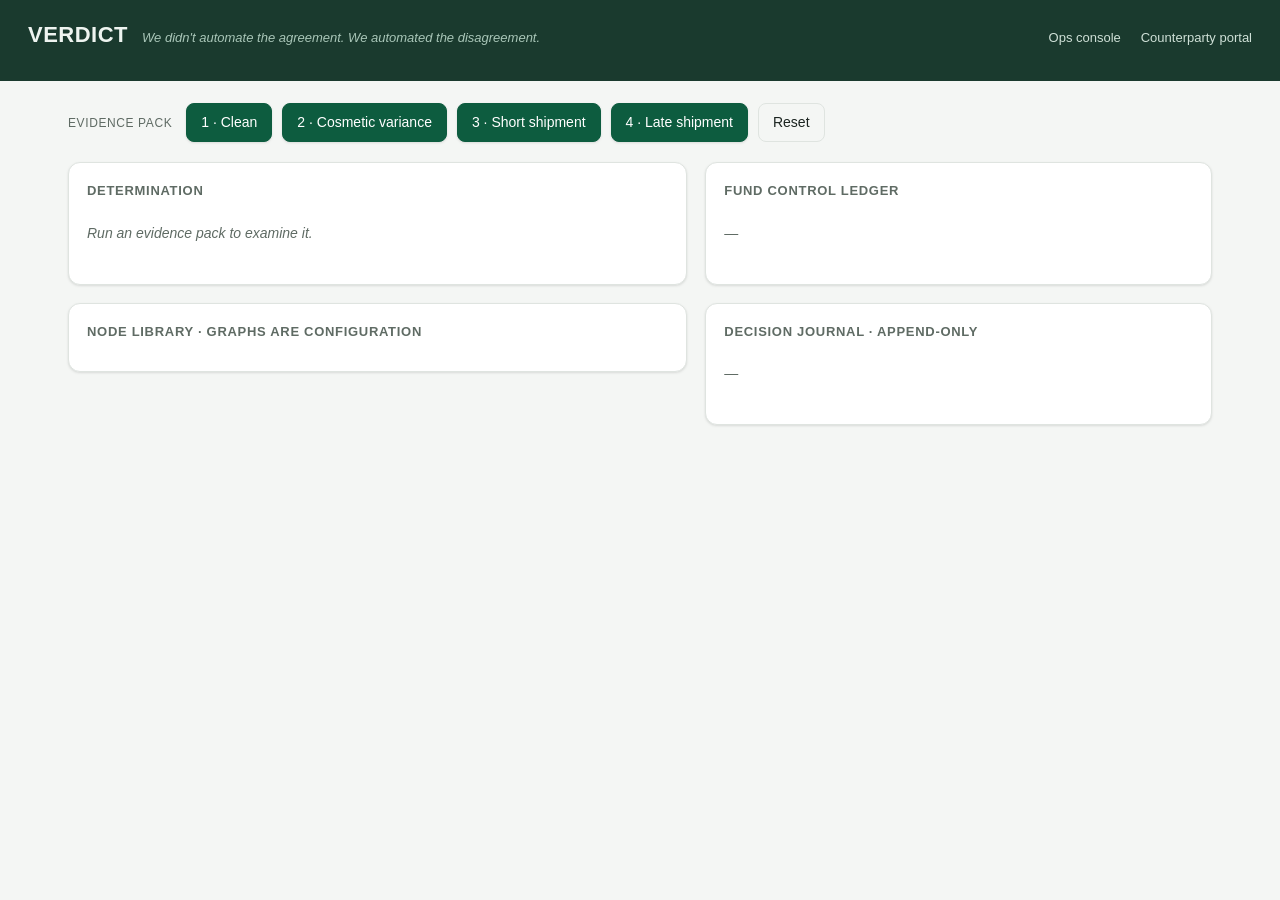
==== src/main/resources/static/index.html @ 598b7f9a "phase 2" ====
<!doctype html>
<html lang="en">
<head>
  <meta charset="utf-8"/>
  <meta name="viewport" content="width=device-width, initial-scale=1"/>
  <title>Verdict · Operations Console</title>
  <link rel="stylesheet" href="styles.css"/>
</head>
<body>
  <header class="top">
    <div class="brand">
      <h1>VERDICT</h1>
      <span class="tag">We didn't automate the agreement. We automated the disagreement.</span>
      <nav class="nav">
        <a href="index.html">Ops console</a>
        <a href="portal.html">Counterparty portal</a>
      </nav>
    </div>
    <div class="deal-chips" id="dealChips"></div>
  </header>

  <main>
    <div class="toolbar">
      <span class="label">Evidence pack</span>
      <button class="primary" onclick="runPack('CLEAN')">1 · Clean</button>
      <button class="primary" onclick="runPack('COSMETIC_VARIANCE')">2 · Cosmetic variance</button>
      <button class="primary" onclick="runPack('SHORT_SHIPMENT')">3 · Short shipment</button>
      <button class="primary" onclick="runPack('LATE_SHIPMENT')">4 · Late shipment</button>
      <button class="ghost" onclick="resetDeal()">Reset</button>
      <span class="hint" id="ruleset"></span>
    </div>

    <div class="grid">
      <div>
        <section class="card" id="detCard">
          <h2>Determination</h2>
          <div id="determination"><p class="empty">Run an evidence pack to examine it.</p></div>
        </section>

        <section class="card" id="approvalCard" hidden>
          <h2>Approval · four-eyes <span class="sub">— human decision re-enters as evidence</span></h2>
          <div id="approvalBody">
            <p class="hint">Late shipment is held pending approval. The buyer approves on the
              counterparty portal — or here, for the demo.</p>
            <button class="primary" onclick="approve()">Approve as buyer (Treasury → CFO)</button>
          </div>
        </section>

        <section class="card">
          <h2>Node library · graphs are configuration</h2>
          <div class="graphs" id="graphs"></div>
        </section>
      </div>

      <div>
        <section class="card">
          <h2>Fund control ledger</h2>
          <div id="ledger"><p class="empty">—</p></div>
        </section>

        <section class="card">
          <h2>Decision journal · append-only</h2>
          <div id="journal"><p class="empty">—</p></div>
          <div id="replayResult"></div>
        </section>
      </div>
    </div>
  </main>

  <script src="app.js"></script>
</body>
</html>
---- src/main/resources/static/styles.css ----
:root {
  --green: #0d5c3f;
  --green-dark: #1a3a2e;
  --amber: #b5651d;
  --orange: #c2410c;
  --red: #9b1c1c;
  --blue: #3a4a7a;
  --ink: #1b2420;
  --muted: #5f6b64;
  --line: #dfe4e0;
  --bg: #f4f6f4;
  --card: #ffffff;
  --shadow: 0 1px 3px rgba(0,0,0,0.08), 0 1px 2px rgba(0,0,0,0.04);
}

* { box-sizing: border-box; }
body {
  margin: 0;
  font: 14px/1.5 -apple-system, BlinkMacSystemFont, "Segoe UI", Roboto, Helvetica, Arial, sans-serif;
  color: var(--ink);
  background: var(--bg);
}
code, .mono { font-family: ui-monospace, "SF Mono", Menlo, Consolas, monospace; }

header.top {
  background: var(--green-dark);
  color: #eef4f0;
  padding: 18px 28px;
}
header.top .brand { display: flex; align-items: baseline; gap: 14px; }
header.top h1 { margin: 0; font-size: 22px; letter-spacing: 0.5px; }
header.top .tag { color: #a9c6b8; font-style: italic; font-size: 13px; }
header.top .nav { margin-left: auto; }
header.top .nav a { color: #cfe0d7; text-decoration: none; font-size: 13px; margin-left: 16px; }
header.top .nav a:hover { color: #fff; text-decoration: underline; }

.deal-chips { display: flex; flex-wrap: wrap; gap: 8px; margin-top: 12px; }
.chip {
  background: rgba(255,255,255,0.12); color: #eef4f0;
  padding: 4px 10px; border-radius: 999px; font-size: 12px;
}
.chip b { font-weight: 600; }

main { padding: 22px 28px 60px; max-width: 1200px; margin: 0 auto; }

.toolbar { display: flex; flex-wrap: wrap; gap: 10px; align-items: center; margin-bottom: 20px; }
.toolbar .label { color: var(--muted); font-size: 12px; text-transform: uppercase; letter-spacing: 0.6px; margin-right: 4px; }
button {
  font: inherit; cursor: pointer; border: 1px solid var(--line);
  background: var(--card); color: var(--ink); padding: 8px 14px;
  border-radius: 8px; box-shadow: var(--shadow); transition: transform .05s ease;
}
button:hover { border-color: var(--green); }
button:active { transform: translateY(1px); }
button.primary { background: var(--green); color: #fff; border-color: var(--green); }
button.primary:hover { background: #0a4a33; }
button.ghost { background: transparent; box-shadow: none; }
button:disabled { opacity: .45; cursor: not-allowed; }

.grid { display: grid; grid-template-columns: 1.1fr 0.9fr; gap: 18px; align-items: start; }
@media (max-width: 900px) { .grid { grid-template-columns: 1fr; } }

.card {
  background: var(--card); border: 1px solid var(--line); border-radius: 12px;
  box-shadow: var(--shadow); padding: 18px; margin-bottom: 18px;
}
.card h2 { margin: 0 0 12px; font-size: 13px; text-transform: uppercase; letter-spacing: 0.7px; color: var(--muted); }
.card h2 .sub { text-transform: none; letter-spacing: 0; color: var(--line); }

.outcome { display: flex; align-items: center; gap: 14px; margin-bottom: 14px; }
.badge {
  display: inline-block; padding: 6px 14px; border-radius: 8px; color: #fff;
  font-weight: 700; font-size: 15px; letter-spacing: 0.3px;
}
.badge-RELEASE { background: var(--green); }
.badge-PARTIAL_RELEASE { background: var(--amber); }
.badge-HOLD_PENDING_APPROVAL { background: var(--orange); }
.badge-HOLD { background: var(--red); }
.badge-idle { background: #97a29b; }

.amounts { display: flex; gap: 22px; }
.amounts .amt .n { font-size: 20px; font-weight: 700; }
.amounts .amt .l { font-size: 11px; color: var(--muted); text-transform: uppercase; letter-spacing: 0.5px; }

table { width: 100%; border-collapse: collapse; font-size: 13px; }
th, td { text-align: left; padding: 7px 8px; border-bottom: 1px solid var(--line); }
th { font-size: 11px; text-transform: uppercase; letter-spacing: 0.5px; color: var(--muted); font-weight: 600; }
td.num, th.num { text-align: right; font-variant-numeric: tabular-nums; }

.tiles { display: grid; grid-template-columns: repeat(2, 1fr); gap: 10px; margin-bottom: 12px; }
.tile { background: #f7faf8; border: 1px solid var(--line); border-radius: 8px; padding: 10px 12px; }
.tile .n { font-size: 17px; font-weight: 700; font-variant-numeric: tabular-nums; }
.tile .l { font-size: 11px; color: var(--muted); text-transform: uppercase; letter-spacing: 0.5px; }

.recon { display: flex; align-items: center; gap: 10px; margin-top: 10px; padding: 8px 12px; border-radius: 8px; background: #f0f7f2; }
.recon .dot { width: 10px; height: 10px; border-radius: 50%; background: var(--green); }
.recon.drift { background: #fdecec; }
.recon.drift .dot { background: var(--red); }

.pill { display: inline-block; padding: 2px 8px; border-radius: 999px; font-size: 11px; font-weight: 600; }
.pill.MET { background: #e3f2ea; color: var(--green); }
.pill.NOT_MET { background: #fdecec; color: var(--red); }
.pill.INDETERMINATE { background: #fdf3e0; color: var(--amber); }
.pill.grade { background: #eef0f6; color: var(--blue); }

.notice { background: #12241c; color: #d7e6dd; padding: 14px; border-radius: 8px; white-space: pre-wrap; font-size: 12.5px; line-height: 1.55; overflow-x: auto; }

.steps { list-style: none; padding: 0; margin: 0; }
.steps li { display: flex; align-items: baseline; gap: 10px; padding: 8px 0; border-bottom: 1px solid var(--line); }
.steps li .r { font-weight: 700; }
.steps li .r.Admitted, .steps li .r.RELEASE { color: var(--green); }
.steps li .r.RequiresCountersignature { color: var(--amber); }
.steps li .d { color: var(--muted); font-size: 12.5px; }

.graphs { display: grid; gap: 10px; }
.graph-row { display: flex; align-items: center; gap: 8px; flex-wrap: wrap; padding: 8px 10px; border-radius: 8px; border: 1px solid var(--line); }
.graph-row.hero { border-color: var(--green); background: #f3f9f5; }
.graph-row .gname { min-width: 180px; font-weight: 600; font-size: 13px; }
.node-chip { background: #eef0f6; color: var(--blue); border-radius: 6px; padding: 3px 8px; font-size: 11.5px; font-family: ui-monospace, monospace; }
.graph-row .arrow { color: var(--muted); }

.hint { color: var(--muted); font-size: 12.5px; margin: 6px 0 0; }
.empty { color: var(--muted); font-style: italic; padding: 8px 0; }
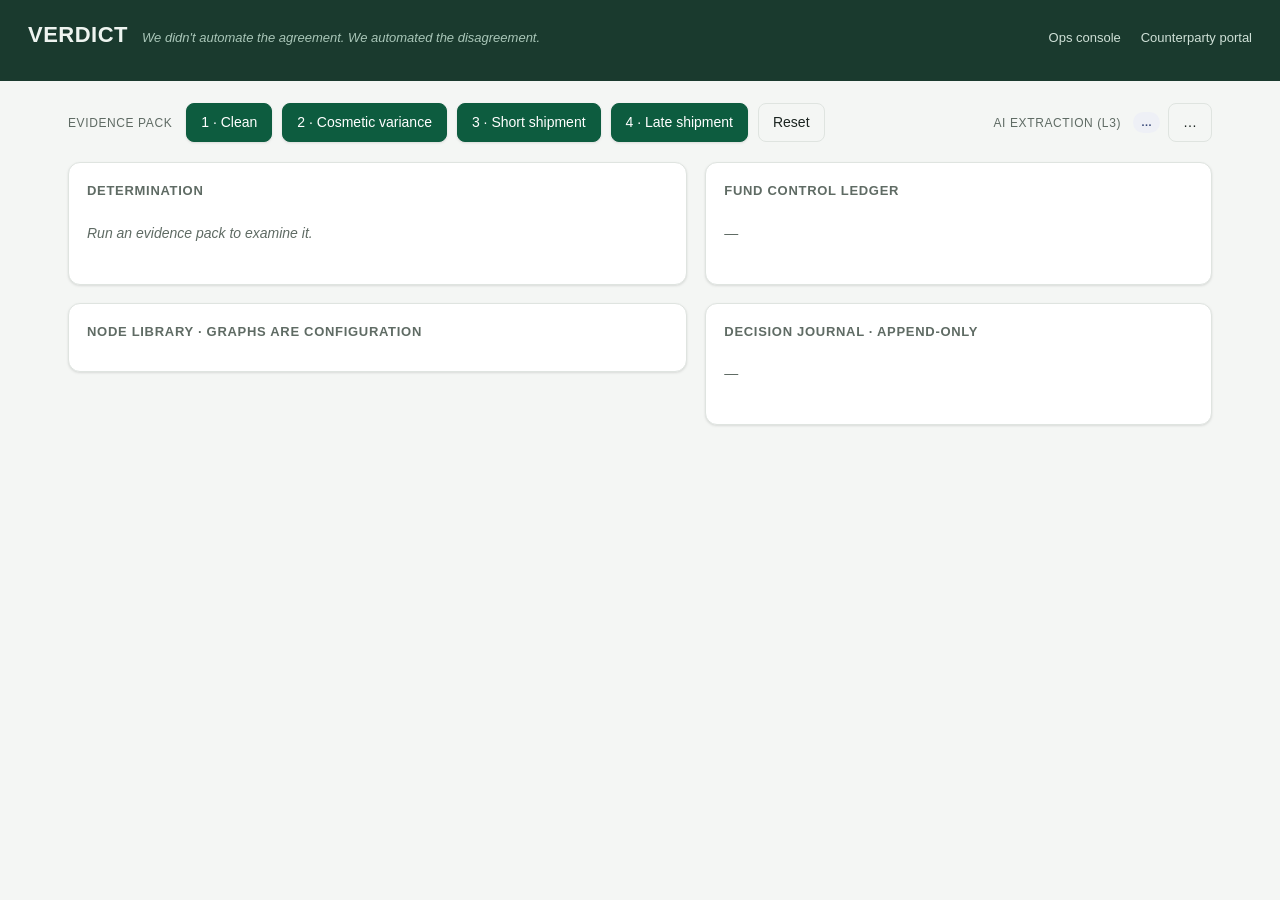
==== commit 3aa3027d: "spring ai integration" ====
--- a/src/main/resources/static/index.html
+++ b/src/main/resources/static/index.html
@@ -27,7 +27,11 @@
       <button class="primary" onclick="runPack('SHORT_SHIPMENT')">3 · Short shipment</button>
       <button class="primary" onclick="runPack('LATE_SHIPMENT')">4 · Late shipment</button>
       <button class="ghost" onclick="resetDeal()">Reset</button>
-      <span class="hint" id="ruleset"></span>
+      <span class="ext-group" id="extGroup">
+        <span class="label">AI extraction (L3)</span>
+        <span id="extStatus" class="pill grade">…</span>
+        <button id="extBtn" class="ghost" onclick="toggleExtraction()">…</button>
+      </span>
     </div>
 
     <div class="grid">
--- a/src/main/resources/static/styles.css
+++ b/src/main/resources/static/styles.css
@@ -119,5 +119,10 @@
 .node-chip { background: #eef0f6; color: var(--blue); border-radius: 6px; padding: 3px 8px; font-size: 11.5px; font-family: ui-monospace, monospace; }
 .graph-row .arrow { color: var(--muted); }
 
+.ext-group { margin-left: auto; display: flex; gap: 8px; align-items: center; }
+.pill.live { background: #e3f2ea; color: var(--green); }
+.pill.live-off { background: #fdf3e0; color: var(--amber); }
+.pill.fixture { background: #eef0f6; color: var(--blue); }
+
 .hint { color: var(--muted); font-size: 12.5px; margin: 6px 0 0; }
 .empty { color: var(--muted); font-style: italic; padding: 8px 0; }
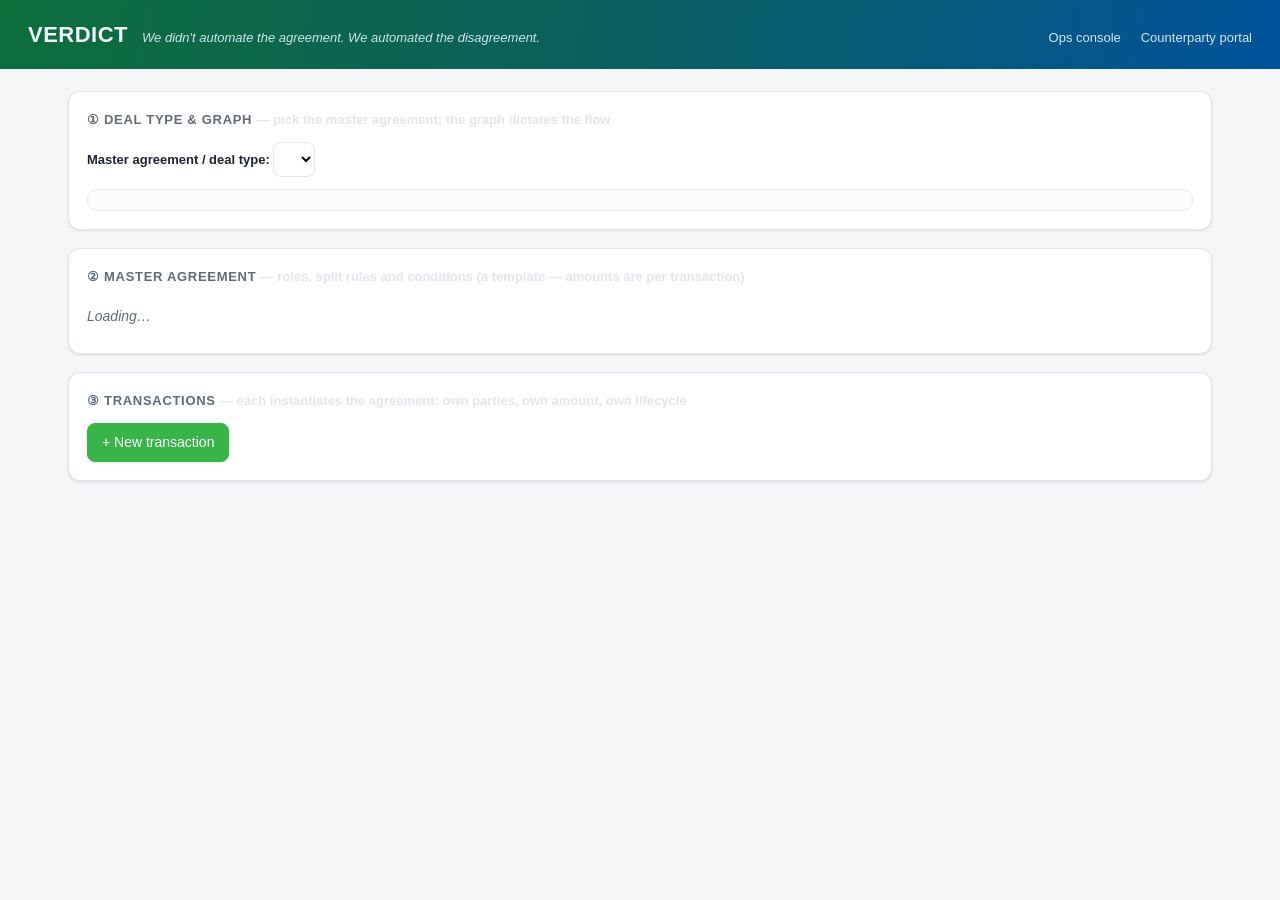
==== commit 027b3696: "added construction milestone" ====
--- a/src/main/resources/static/index.html
+++ b/src/main/resources/static/index.html
@@ -13,60 +13,129 @@
       <span class="tag">We didn't automate the agreement. We automated the disagreement.</span>
       <nav class="nav">
         <a href="index.html">Ops console</a>
-        <a href="portal.html">Counterparty portal</a>
+        <a href="portal.html">Counterparty portal <span id="navBadge" class="nav-badge" hidden></span></a>
       </nav>
     </div>
-    <div class="deal-chips" id="dealChips"></div>
   </header>
 
   <main>
-    <div class="toolbar">
-      <span class="label">Evidence pack</span>
-      <button class="primary" onclick="runPack('CLEAN')">1 · Clean</button>
-      <button class="primary" onclick="runPack('COSMETIC_VARIANCE')">2 · Cosmetic variance</button>
-      <button class="primary" onclick="runPack('SHORT_SHIPMENT')">3 · Short shipment</button>
-      <button class="primary" onclick="runPack('LATE_SHIPMENT')">4 · Late shipment</button>
-      <button class="ghost" onclick="resetDeal()">Reset</button>
-      <span class="ext-group" id="extGroup">
-        <span class="label">AI extraction (L3)</span>
-        <span id="extStatus" class="pill grade">…</span>
-        <button id="extBtn" class="ghost" onclick="toggleExtraction()">…</button>
-      </span>
-    </div>
+    <!-- ① Deal type & graph — the very top -->
+    <section class="card">
+      <h2>① Deal type &amp; graph <span class="sub">— pick the master agreement; the graph dictates the flow</span></h2>
+      <div class="dealtype-bar">
+        <label>Master agreement / deal type:
+          <select id="dealTypeSelect" onchange="onDealType()"></select>
+        </label>
+        <span class="hint" id="dealTypeNote"></span>
+      </div>
+      <div id="graph" class="graphwrap"></div>
+    </section>
 
-    <div class="grid">
-      <div>
-        <section class="card" id="detCard">
-          <h2>Determination</h2>
-          <div id="determination"><p class="empty">Run an evidence pack to examine it.</p></div>
-        </section>
+    <!-- ② Master agreement (template — roles, split rules, conditions; no amounts) -->
+    <section class="card">
+      <h2>② Master agreement <span class="sub">— roles, split rules and conditions (a template — amounts are per transaction)</span></h2>
+      <div id="contract" class="empty">Loading…</div>
+    </section>
 
-        <section class="card" id="approvalCard" hidden>
-          <h2>Approval · four-eyes <span class="sub">— human decision re-enters as evidence</span></h2>
-          <div id="approvalBody">
-            <p class="hint">Late shipment is held pending approval. The buyer approves on the
-              counterparty portal — or here, for the demo.</p>
-            <button class="primary" onclick="approve()">Approve as buyer (Treasury → CFO)</button>
-          </div>
-        </section>
+    <!-- ③ Transactions -->
+    <section class="card">
+      <h2>③ Transactions <span class="sub">— each instantiates the agreement: own parties, own amount, own lifecycle</span></h2>
+      <div class="txn-bar">
+        <button class="primary" onclick="newTransaction()">+ New transaction</button>
+        <div id="txnChips" class="txn-chips"></div>
+      </div>
+    </section>
 
-        <section class="card">
-          <h2>Node library · graphs are configuration</h2>
-          <div class="graphs" id="graphs"></div>
-        </section>
-      </div>
+    <div id="lifecycle" hidden>
+      <div class="grid">
+        <div>
+          <!-- Parties & amount for THIS transaction -->
+          <section class="card">
+            <h2>Ⓐ Parties &amp; amount <span class="sub">— onboarded for this transaction (L0)</span></h2>
+            <div id="txnParties" class="empty">—</div>
+          </section>
 
-      <div>
-        <section class="card">
-          <h2>Fund control ledger</h2>
-          <div id="ledger"><p class="empty">—</p></div>
-        </section>
+          <!-- Collect -->
+          <section class="card">
+            <h2>Ⓑ Collect funds <span class="sub">— money plane</span></h2>
+            <button class="primary" id="fundBtn" onclick="fund()">Fund wallet</button>
+            <p class="trigger">▶ In production: fired when the payer's funds settle into the escrow account (payment / RTGS webhook). No human click.</p>
+            <div id="ledger" class="empty">—</div>
+          </section>
 
-        <section class="card">
-          <h2>Decision journal · append-only</h2>
-          <div id="journal"><p class="empty">—</p></div>
-          <div id="replayResult"></div>
-        </section>
+          <!-- Earmark -->
+          <section class="card">
+            <h2>Ⓒ Earmark to payees <span class="sub">— programmable wallet</span></h2>
+            <button class="primary" id="earmarkBtn" onclick="earmark()" disabled>Earmark</button>
+            <p class="trigger">▶ In production: automatic once funding is confirmed — reserves each payee's entitlement into a sub-wallet.</p>
+          </section>
+
+          <!-- Documents -->
+          <section class="card" id="docCard">
+            <h2>Ⓓ Documents <span class="sub">— evidence intake</span></h2>
+            <div class="uploader">
+              <label class="uploadbtn" id="uploadLabel">Upload document
+                <input type="file" id="fileInput" accept=".txt,.md,.csv,text/*" onchange="uploadFile(event)" hidden/>
+              </label>
+              <select id="sampleSelect" onchange="loadSample()"><option value="">Load a sample…</option></select>
+              <button class="ghost" id="clearBtn" onclick="clearDocs()">Clear</button>
+            </div>
+            <p class="trigger">▶ In production: fired when a document arrives (counterparty upload, email, or EDI/API).</p>
+            <div id="lockNote" class="lock-note" hidden>This transaction is settled. Start a <b>+ New transaction</b> for another cycle.</div>
+            <div id="docs" class="empty">Earmark the wallet, then add documents.</div>
+          </section>
+
+          <!-- Extraction -->
+          <section class="card">
+            <h2>Ⓔ AI extraction <span class="sub">— the model reads; confidence per field</span></h2>
+            <div class="ext-toolbar">
+              <button class="primary" id="extractBtn" onclick="extract()" disabled>Extract facts</button>
+              <span class="ext-group">
+                <span id="extStatus" class="pill grade">…</span>
+                <button id="extBtn" class="ghost" onclick="toggleExtraction()">…</button>
+              </span>
+            </div>
+            <p class="trigger">▶ In production: automatic on document arrival — the model asserts facts with confidence; it never decides.</p>
+            <div id="extraction" class="empty">Add documents, then extract.</div>
+          </section>
+
+          <!-- Examination -->
+          <section class="card">
+            <h2>Ⓕ Examination <span class="sub">— rules determine; conditions met / not met</span></h2>
+            <button class="primary" id="examineBtn" onclick="examine()" disabled>Examine against contract</button>
+            <p class="trigger">▶ In production: automatic once facts are extracted — the deterministic engine evaluates every condition.</p>
+            <div id="examination"></div>
+          </section>
+
+          <!-- Determination + disburse -->
+          <section class="card" id="detCard" hidden>
+            <h2>Ⓖ Determination &amp; disbursement</h2>
+            <p class="trigger">▶ In production: disbursement fires automatically on a RELEASE determination (money plane acts on the determination). HOLD / approval route to a human.</p>
+            <div id="determination"></div>
+          </section>
+
+          <section class="card" id="approvalCard" hidden>
+            <h2>Approval · four-eyes <span class="sub">— human decision re-enters as evidence</span></h2>
+            <p class="trigger">▶ In production: the only human step on this path — fired by the counterparty approving on their portal.</p>
+            <div id="approvalBody"></div>
+          </section>
+        </div>
+
+        <div>
+          <section class="card">
+            <h2>Escrow wallet · hierarchy</h2>
+            <div id="wallet" class="empty">—</div>
+          </section>
+          <section class="card">
+            <h2>Flow · this transaction on the graph</h2>
+            <div id="stepper" class="stepper"></div>
+          </section>
+          <section class="card">
+            <h2>Decision journal · append-only</h2>
+            <div id="journal" class="empty">—</div>
+            <div id="replayResult"></div>
+          </section>
+        </div>
       </div>
     </div>
   </main>
--- a/src/main/resources/static/styles.css
+++ b/src/main/resources/static/styles.css
@@ -1,16 +1,26 @@
 :root {
-  --green: #0d5c3f;
-  --green-dark: #1a3a2e;
+  /* Standard Chartered brand — green + blue duo (approximate; swap for exact SCB brand tokens).
+     White and grey are the additional/neutral palette. */
+  --sc-green: #38B449;      /* SC green */
+  --sc-green-deep: #0E6E3C; /* header / primary */
+  --sc-blue: #0072CE;       /* SC blue */
+  --sc-blue-deep: #00539B;
+
+  /* semantic aliases mapped onto the brand */
+  --green: var(--sc-green);
+  --green-dark: var(--sc-green-deep);
+  --blue: var(--sc-blue);
   --amber: #b5651d;
   --orange: #c2410c;
   --red: #9b1c1c;
-  --blue: #3a4a7a;
-  --ink: #1b2420;
-  --muted: #5f6b64;
-  --line: #dfe4e0;
-  --bg: #f4f6f4;
+
+  /* neutrals — white + greys */
+  --ink: #1f2430;
+  --muted: #626b78;
+  --line: #e3e6ec;
+  --bg: #f5f6f8;
   --card: #ffffff;
-  --shadow: 0 1px 3px rgba(0,0,0,0.08), 0 1px 2px rgba(0,0,0,0.04);
+  --shadow: 0 1px 3px rgba(16,30,54,0.08), 0 1px 2px rgba(16,30,54,0.04);
 }
 
 * { box-sizing: border-box; }
@@ -23,16 +33,19 @@
 code, .mono { font-family: ui-monospace, "SF Mono", Menlo, Consolas, monospace; }
 
 header.top {
-  background: var(--green-dark);
-  color: #eef4f0;
+  /* SCB green-to-blue, evoking the two-tone brandmark */
+  background: linear-gradient(100deg, var(--sc-green-deep) 0%, #0a5f5e 48%, var(--sc-blue-deep) 100%);
+  color: #eef4f8;
   padding: 18px 28px;
 }
 header.top .brand { display: flex; align-items: baseline; gap: 14px; }
 header.top h1 { margin: 0; font-size: 22px; letter-spacing: 0.5px; }
-header.top .tag { color: #a9c6b8; font-style: italic; font-size: 13px; }
+header.top .tag { color: #cfe3ea; font-style: italic; font-size: 13px; }
 header.top .nav { margin-left: auto; }
-header.top .nav a { color: #cfe0d7; text-decoration: none; font-size: 13px; margin-left: 16px; }
+header.top .nav a { color: #d6e6ee; text-decoration: none; font-size: 13px; margin-left: 16px; }
 header.top .nav a:hover { color: #fff; text-decoration: underline; }
+.nav-badge { background: #c2410c; color: #fff; border-radius: 999px; padding: 1px 7px; font-size: 10.5px;
+  font-weight: 700; margin-left: 4px; vertical-align: middle; }
 
 .deal-chips { display: flex; flex-wrap: wrap; gap: 8px; margin-top: 12px; }
 .chip {
@@ -53,7 +66,7 @@
 button:hover { border-color: var(--green); }
 button:active { transform: translateY(1px); }
 button.primary { background: var(--green); color: #fff; border-color: var(--green); }
-button.primary:hover { background: #0a4a33; }
+button.primary:hover { background: var(--sc-green-deep); }
 button.ghost { background: transparent; box-shadow: none; }
 button:disabled { opacity: .45; cursor: not-allowed; }
 
@@ -103,7 +116,7 @@
 .pill.INDETERMINATE { background: #fdf3e0; color: var(--amber); }
 .pill.grade { background: #eef0f6; color: var(--blue); }
 
-.notice { background: #12241c; color: #d7e6dd; padding: 14px; border-radius: 8px; white-space: pre-wrap; font-size: 12.5px; line-height: 1.55; overflow-x: auto; }
+.notice { background: #0c2230; color: #d6e6ef; padding: 14px; border-radius: 8px; white-space: pre-wrap; font-size: 12.5px; line-height: 1.55; overflow-x: auto; }
 
 .steps { list-style: none; padding: 0; margin: 0; }
 .steps li { display: flex; align-items: baseline; gap: 10px; padding: 8px 0; border-bottom: 1px solid var(--line); }
@@ -125,4 +138,93 @@
 .pill.fixture { background: #eef0f6; color: var(--blue); }
 
 .hint { color: var(--muted); font-size: 12.5px; margin: 6px 0 0; }
+.trigger { color: var(--blue); font-size: 12px; margin: 8px 0 0; padding: 7px 10px; background: #eef2f8;
+  border-left: 3px solid var(--sc-blue); border-radius: 0 6px 6px 0; }
 .empty { color: var(--muted); font-style: italic; padding: 8px 0; }
+
+.card h3 { margin: 4px 0 8px; font-size: 13px; color: var(--ink); }
+.two-col { display: grid; grid-template-columns: 1fr 1fr; gap: 20px; }
+@media (max-width: 800px) { .two-col { grid-template-columns: 1fr; } }
+.muted { color: var(--muted); }
+ul.mandate { margin: 8px 0 0; padding-left: 18px; font-size: 12.5px; color: var(--ink); }
+ul.mandate li { margin: 3px 0; }
+
+/* transactions */
+.txn-bar { display: flex; align-items: center; gap: 12px; flex-wrap: wrap; }
+.txn-chips { display: flex; gap: 8px; flex-wrap: wrap; }
+.txn-chip { display: flex; flex-direction: column; align-items: flex-start; gap: 2px; padding: 6px 12px;
+  border: 1px solid var(--line); border-radius: 10px; background: var(--card); cursor: pointer; }
+.txn-chip.active { border-color: var(--sc-green); box-shadow: 0 0 0 2px rgba(56,180,73,0.18); }
+.txn-chip .txn-status { font-size: 10.5px; color: var(--muted); text-transform: uppercase; letter-spacing: 0.4px; }
+.txn-chip.s-RELEASE .txn-status { color: var(--sc-green); }
+.txn-chip.s-PARTIAL_RELEASE .txn-status { color: var(--amber); }
+.txn-chip.s-HOLD_PENDING_APPROVAL .txn-status { color: var(--orange); }
+.txn-chip.s-HOLD .txn-status { color: var(--red); }
+
+/* uploader + document cards */
+.uploader { display: flex; gap: 10px; align-items: center; flex-wrap: wrap; margin-bottom: 12px; }
+.uploadbtn { display: inline-block; padding: 8px 14px; border-radius: 8px; background: var(--sc-blue); color: #fff;
+  font-size: 13px; cursor: pointer; box-shadow: var(--shadow); }
+.uploadbtn:hover { background: var(--sc-blue-deep); }
+.uploadbtn.disabled { opacity: .45; pointer-events: none; }
+.lock-note { background: #fbf4e6; border: 1px solid #e7d5ad; color: #7a5a17; border-radius: 8px;
+  padding: 8px 12px; font-size: 12.5px; margin-bottom: 10px; }
+select { font: inherit; padding: 8px 10px; border: 1px solid var(--line); border-radius: 8px; background: var(--card); }
+.doccard { border: 1px solid var(--line); border-radius: 10px; margin-bottom: 10px; overflow: hidden; }
+.doc-h { display: flex; align-items: center; gap: 8px; padding: 8px 12px; background: #f2f5f9; border-bottom: 1px solid var(--line); }
+.doctype { font-size: 10.5px; text-transform: uppercase; letter-spacing: 0.4px; color: #fff; background: var(--sc-blue);
+  padding: 2px 8px; border-radius: 999px; }
+.docname { font-weight: 600; font-size: 13px; }
+.docsize { margin-left: auto; color: var(--muted); font-size: 11px; }
+.doctext { margin: 0; padding: 12px; font-size: 12px; line-height: 1.5; white-space: pre-wrap; max-height: 150px;
+  overflow-y: auto; color: #33404c; background: #fbfcfe; }
+
+/* extraction facts + confidence bars */
+.ext-toolbar { display: flex; align-items: center; gap: 12px; margin-bottom: 12px; flex-wrap: wrap; }
+.fact { margin: 10px 0; }
+.fact-h { display: flex; justify-content: space-between; align-items: baseline; }
+.fact-name { font-size: 12.5px; color: var(--muted); }
+.fact-val { font-weight: 700; font-size: 14px; }
+.bar { height: 8px; background: #eef1f5; border-radius: 999px; overflow: hidden; margin: 4px 0 2px; }
+.bar-fill { height: 100%; border-radius: 999px; }
+.bar-fill.hi { background: var(--sc-green); }
+.bar-fill.mid { background: var(--amber); }
+.bar-fill.lo { background: var(--red); }
+.fact-meta { font-size: 11px; color: var(--muted); }
+
+/* deal type & graph */
+.dealtype-bar { display: flex; align-items: center; gap: 14px; flex-wrap: wrap; margin-bottom: 12px; }
+.dealtype-bar label { font-size: 13px; font-weight: 600; }
+.graphwrap { border: 1px solid var(--line); border-radius: 10px; padding: 10px; background: #fbfcfe; overflow-x: auto; }
+
+/* wallet actions */
+.wallet-actions { display: flex; gap: 10px; margin-bottom: 12px; flex-wrap: wrap; }
+
+/* stepper */
+.stepper { display: flex; flex-direction: column; gap: 2px; }
+.step { display: flex; align-items: center; gap: 10px; padding: 7px 10px; border-radius: 8px; font-size: 13px; }
+.step .dot { width: 12px; height: 12px; border-radius: 50%; background: #cfd6de; flex: none; }
+.step.done { color: var(--sc-green-deep); }
+.step.done .dot { background: var(--sc-green); }
+.step.cur { background: #eef7f1; font-weight: 700; color: var(--sc-green-deep); }
+.step.cur .dot { background: var(--sc-green); box-shadow: 0 0 0 3px rgba(56,180,73,0.25); }
+.step.todo { color: var(--muted); }
+.step.branch { color: var(--orange); }
+.step.branch .dot { background: var(--orange); box-shadow: 0 0 0 3px rgba(194,65,12,0.2); }
+.muted.empty, .muted { opacity: .85; }
+
+/* tree wallet */
+.tree { font-size: 13px; }
+.tw-root { display: flex; justify-content: space-between; font-weight: 700; padding: 8px 10px;
+  background: #eef7f1; border: 1px solid #cfe6d8; border-radius: 8px; }
+.tw-children { list-style: none; margin: 0; padding: 0 0 0 22px; position: relative; }
+.tw-children > li { display: flex; align-items: center; gap: 8px; padding: 7px 10px; margin-top: 6px;
+  border: 1px solid var(--line); border-radius: 8px; position: relative; background: #fbfcfe; }
+.tw-children > li::before { content: ''; position: absolute; left: -12px; top: 50%; width: 12px; height: 1px; background: #cfd6de; }
+.tw-children::before { content: ''; position: absolute; left: 10px; top: -6px; bottom: 18px; width: 1px; background: #cfd6de; }
+.tw-children > li .num { margin-left: auto; font-variant-numeric: tabular-nums; font-weight: 600; }
+.tw-bucket .tw-tag { font-size: 10px; text-transform: uppercase; letter-spacing: 0.4px; color: #fff;
+  background: var(--amber); border-radius: 999px; padding: 1px 7px; }
+.tw-pool { color: var(--muted); }
+.tw-out { display: flex; justify-content: space-between; margin-top: 8px; padding: 7px 10px;
+  border-radius: 8px; background: #f3f9f5; color: var(--sc-green-deep); font-weight: 600; }
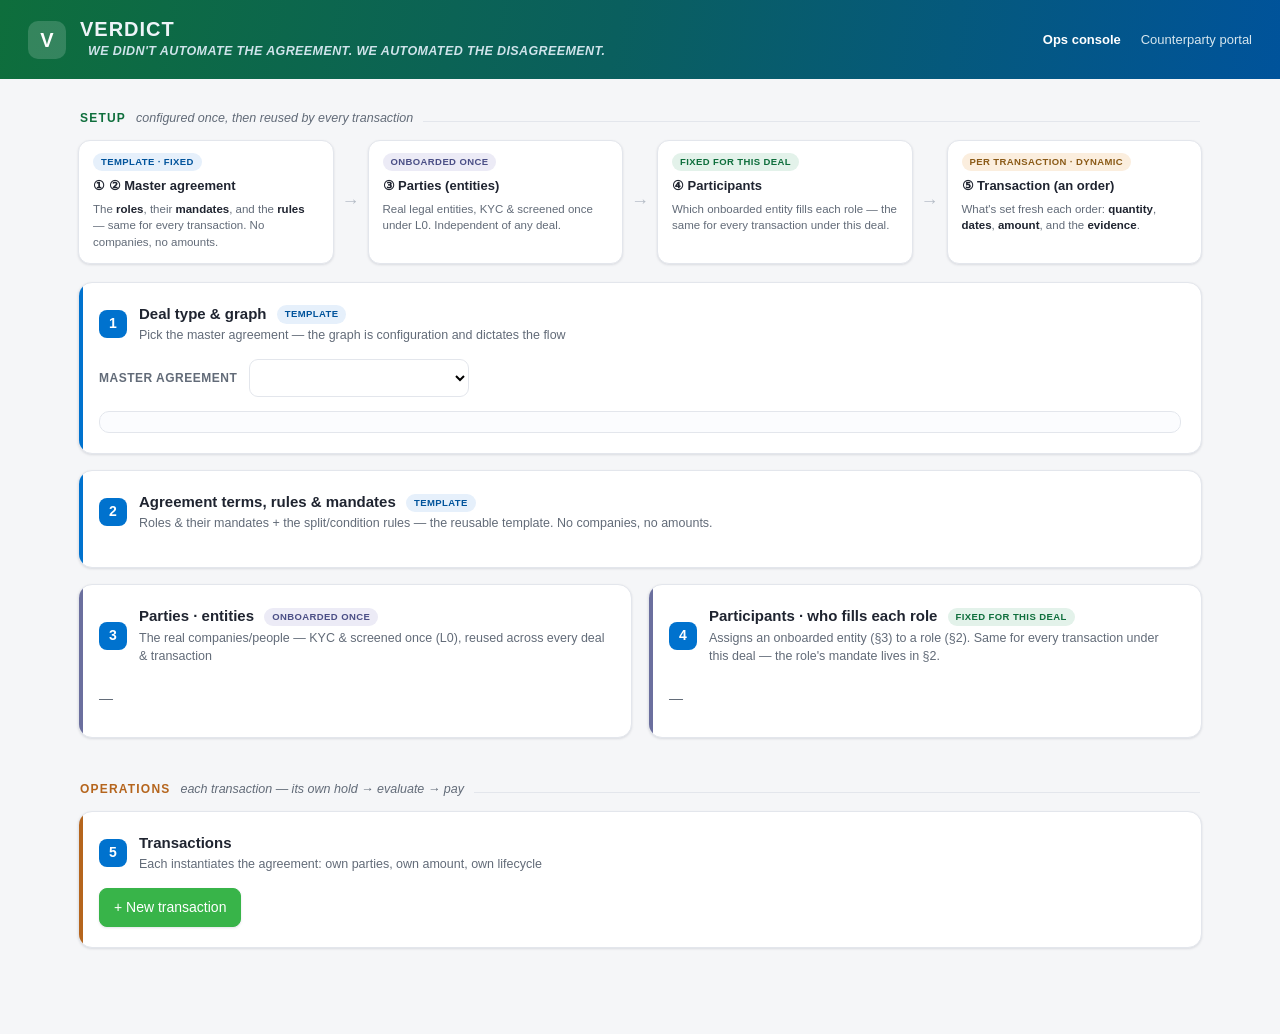
==== commit 66551870: "corrected master agrrement vs per transaction" ====
--- a/src/main/resources/static/index.html
+++ b/src/main/resources/static/index.html
@@ -9,37 +9,73 @@
 <body>
   <header class="top">
     <div class="brand">
-      <h1>VERDICT</h1>
-      <span class="tag">We didn't automate the agreement. We automated the disagreement.</span>
+      <div class="logo">V</div>
+      <div>
+        <h1>VERDICT</h1>
+        <span class="tag">We didn't automate the agreement. We automated the disagreement.</span>
+      </div>
       <nav class="nav">
-        <a href="index.html">Ops console</a>
+        <a class="active" href="index.html">Ops console</a>
         <a href="portal.html">Counterparty portal <span id="navBadge" class="nav-badge" hidden></span></a>
       </nav>
     </div>
   </header>
 
   <main>
-    <!-- ① Deal type & graph — the very top -->
-    <section class="card">
-      <h2>① Deal type &amp; graph <span class="sub">— pick the master agreement; the graph dictates the flow</span></h2>
+    <!-- ============ SETUP ============ -->
+    <div class="band-label"><span>Setup</span><i>configured once, then reused by every transaction</i></div>
+
+    <!-- the four levels, explained -->
+    <div class="levels">
+      <div class="level"><span class="scope tpl">Template · fixed</span><b>① ② Master agreement</b>
+        <span>The <em>roles</em>, their <em>mandates</em>, and the <em>rules</em> — same for every transaction. No companies, no amounts.</span></div>
+      <div class="lvl-arrow">→</div>
+      <div class="level"><span class="scope l0">Onboarded once</span><b>③ Parties (entities)</b>
+        <span>Real legal entities, KYC &amp; screened once under L0. Independent of any deal.</span></div>
+      <div class="lvl-arrow">→</div>
+      <div class="level"><span class="scope deal">Fixed for this deal</span><b>④ Participants</b>
+        <span>Which onboarded entity fills each role — the same for every transaction under this deal.</span></div>
+      <div class="lvl-arrow">→</div>
+      <div class="level"><span class="scope txn">Per transaction · dynamic</span><b>⑤ Transaction (an order)</b>
+        <span>What's set fresh each order: <em>quantity</em>, <em>dates</em>, <em>amount</em>, and the <em>evidence</em>.</span></div>
+    </div>
+
+    <section class="card accent-cfg">
+      <div class="sec"><span class="secnum">1</span><div><div class="sect">Deal type &amp; graph <span class="scope tpl">Template</span></div>
+        <div class="secsub">Pick the master agreement — the graph is configuration and dictates the flow</div></div></div>
       <div class="dealtype-bar">
-        <label>Master agreement / deal type:
-          <select id="dealTypeSelect" onchange="onDealType()"></select>
-        </label>
+        <label>Master agreement</label>
+        <select id="dealTypeSelect" onchange="onDealType()"></select>
         <span class="hint" id="dealTypeNote"></span>
       </div>
       <div id="graph" class="graphwrap"></div>
     </section>
 
-    <!-- ② Master agreement (template — roles, split rules, conditions; no amounts) -->
-    <section class="card">
-      <h2>② Master agreement <span class="sub">— roles, split rules and conditions (a template — amounts are per transaction)</span></h2>
-      <div id="contract" class="empty">Loading…</div>
+    <section class="card accent-cfg">
+      <div class="sec"><span class="secnum">2</span><div><div class="sect">Agreement terms, rules &amp; mandates <span class="scope tpl">Template</span></div>
+        <div class="secsub">Roles &amp; their mandates + the split/condition rules — the reusable template. No companies, no amounts.</div></div></div>
+      <div id="terms"></div>
     </section>
 
-    <!-- ③ Transactions -->
-    <section class="card">
-      <h2>③ Transactions <span class="sub">— each instantiates the agreement: own parties, own amount, own lifecycle</span></h2>
+    <div class="two-up">
+      <section class="card accent-l0">
+        <div class="sec"><span class="secnum">3</span><div><div class="sect">Parties · entities <span class="scope l0">Onboarded once</span></div>
+          <div class="secsub">The real companies/people — KYC &amp; screened once (L0), reused across every deal &amp; transaction</div></div></div>
+        <div id="parties" class="empty">—</div>
+      </section>
+      <section class="card accent-l0">
+        <div class="sec"><span class="secnum">4</span><div><div class="sect">Participants · who fills each role <span class="scope deal">Fixed for this deal</span></div>
+          <div class="secsub">Assigns an onboarded entity (§3) to a role (§2). Same for every transaction under this deal — the role's mandate lives in §2.</div></div></div>
+        <div id="responsibilities" class="empty">—</div>
+      </section>
+    </div>
+
+    <!-- ============ OPERATIONS ============ -->
+    <div class="band-label op"><span>Operations</span><i>each transaction — its own hold → evaluate → pay</i></div>
+
+    <section class="card accent-op">
+      <div class="sec"><span class="secnum">5</span><div><div class="sect">Transactions</div>
+        <div class="secsub">Each instantiates the agreement: own parties, own amount, own lifecycle</div></div></div>
       <div class="txn-bar">
         <button class="primary" onclick="newTransaction()">+ New transaction</button>
         <div id="txnChips" class="txn-chips"></div>
@@ -49,30 +85,30 @@
     <div id="lifecycle" hidden>
       <div class="grid">
         <div>
-          <!-- Parties & amount for THIS transaction -->
-          <section class="card">
-            <h2>Ⓐ Parties &amp; amount <span class="sub">— onboarded for this transaction (L0)</span></h2>
+          <section class="card accent-l0">
+            <div class="sec"><span class="secbadge">A</span><div><div class="sect">Parties &amp; amount <span class="scope txn">Per transaction</span></div>
+              <div class="secsub">Dynamic — the amount funded and the counterparties for THIS transaction</div></div></div>
             <div id="txnParties" class="empty">—</div>
           </section>
 
-          <!-- Collect -->
-          <section class="card">
-            <h2>Ⓑ Collect funds <span class="sub">— money plane</span></h2>
+          <section class="card accent-money">
+            <div class="sec"><span class="secbadge money">B</span><div><div class="sect">Collect funds</div>
+              <div class="secsub">Money plane</div></div></div>
             <button class="primary" id="fundBtn" onclick="fund()">Fund wallet</button>
-            <p class="trigger">▶ In production: fired when the payer's funds settle into the escrow account (payment / RTGS webhook). No human click.</p>
+            <p class="trigger">Fired when the payer's funds settle into the escrow account (payment / RTGS webhook). No human click in production.</p>
             <div id="ledger" class="empty">—</div>
           </section>
 
-          <!-- Earmark -->
-          <section class="card">
-            <h2>Ⓒ Earmark to payees <span class="sub">— programmable wallet</span></h2>
+          <section class="card accent-money">
+            <div class="sec"><span class="secbadge money">C</span><div><div class="sect">Earmark to payees</div>
+              <div class="secsub">Programmable wallet</div></div></div>
             <button class="primary" id="earmarkBtn" onclick="earmark()" disabled>Earmark</button>
-            <p class="trigger">▶ In production: automatic once funding is confirmed — reserves each payee's entitlement into a sub-wallet.</p>
+            <p class="trigger">Automatic once funding is confirmed — reserves each payee's entitlement into a sub-wallet.</p>
           </section>
 
-          <!-- Documents -->
-          <section class="card" id="docCard">
-            <h2>Ⓓ Documents <span class="sub">— evidence intake</span></h2>
+          <section class="card accent-evidence" id="docCard">
+            <div class="sec"><span class="secbadge evidence">D</span><div><div class="sect">Documents</div>
+              <div class="secsub">Evidence intake</div></div></div>
             <div class="uploader">
               <label class="uploadbtn" id="uploadLabel">Upload document
                 <input type="file" id="fileInput" accept=".txt,.md,.csv,text/*" onchange="uploadFile(event)" hidden/>
@@ -80,58 +116,55 @@
               <select id="sampleSelect" onchange="loadSample()"><option value="">Load a sample…</option></select>
               <button class="ghost" id="clearBtn" onclick="clearDocs()">Clear</button>
             </div>
-            <p class="trigger">▶ In production: fired when a document arrives (counterparty upload, email, or EDI/API).</p>
+            <p class="trigger">Fired when a document arrives (counterparty upload, email, or EDI / API).</p>
             <div id="lockNote" class="lock-note" hidden>This transaction is settled. Start a <b>+ New transaction</b> for another cycle.</div>
             <div id="docs" class="empty">Earmark the wallet, then add documents.</div>
           </section>
 
-          <!-- Extraction -->
-          <section class="card">
-            <h2>Ⓔ AI extraction <span class="sub">— the model reads; confidence per field</span></h2>
-            <div class="ext-toolbar">
-              <button class="primary" id="extractBtn" onclick="extract()" disabled>Extract facts</button>
-              <span class="ext-group">
-                <span id="extStatus" class="pill grade">…</span>
-                <button id="extBtn" class="ghost" onclick="toggleExtraction()">…</button>
-              </span>
-            </div>
-            <p class="trigger">▶ In production: automatic on document arrival — the model asserts facts with confidence; it never decides.</p>
+          <section class="card accent-evidence">
+            <div class="sec"><span class="secbadge evidence">E</span><div><div class="sect">AI extraction</div>
+              <div class="secsub">The model reads — confidence per field; it never decides</div></div>
+              <span class="ext-group" style="margin-left:auto"><span id="extStatus" class="pill grade">…</span>
+                <button id="extBtn" class="ghost" onclick="toggleExtraction()">…</button></span></div>
+            <button class="primary" id="extractBtn" onclick="extract()" disabled>Extract facts</button>
+            <p class="trigger">Automatic on document arrival — the model asserts facts with confidence.</p>
             <div id="extraction" class="empty">Add documents, then extract.</div>
           </section>
 
-          <!-- Examination -->
-          <section class="card">
-            <h2>Ⓕ Examination <span class="sub">— rules determine; conditions met / not met</span></h2>
+          <section class="card accent-decision">
+            <div class="sec"><span class="secbadge decision">F</span><div><div class="sect">Examination</div>
+              <div class="secsub">Rules determine — conditions met / not met</div></div></div>
             <button class="primary" id="examineBtn" onclick="examine()" disabled>Examine against contract</button>
-            <p class="trigger">▶ In production: automatic once facts are extracted — the deterministic engine evaluates every condition.</p>
+            <p class="trigger">Automatic once facts are extracted — the deterministic engine evaluates every condition.</p>
             <div id="examination"></div>
           </section>
 
-          <!-- Determination + disburse -->
-          <section class="card" id="detCard" hidden>
-            <h2>Ⓖ Determination &amp; disbursement</h2>
-            <p class="trigger">▶ In production: disbursement fires automatically on a RELEASE determination (money plane acts on the determination). HOLD / approval route to a human.</p>
+          <section class="card accent-decision" id="detCard" hidden>
+            <div class="sec"><span class="secbadge decision">G</span><div><div class="sect">Determination &amp; disbursement</div>
+              <div class="secsub">The determination is emitted; the money plane acts on it</div></div></div>
+            <p class="trigger">Disbursement fires automatically on a RELEASE determination. HOLD / approval route to a human.</p>
             <div id="determination"></div>
           </section>
 
-          <section class="card" id="approvalCard" hidden>
-            <h2>Approval · four-eyes <span class="sub">— human decision re-enters as evidence</span></h2>
-            <p class="trigger">▶ In production: the only human step on this path — fired by the counterparty approving on their portal.</p>
+          <section class="card accent-decision" id="approvalCard" hidden>
+            <div class="sec"><span class="secbadge decision">↺</span><div><div class="sect">Approval · four-eyes</div>
+              <div class="secsub">Human decision re-enters as evidence</div></div></div>
+            <p class="trigger">The only human step on this path — fired by the counterparty approving on their portal.</p>
             <div id="approvalBody"></div>
           </section>
         </div>
 
         <div>
-          <section class="card">
-            <h2>Escrow wallet · hierarchy</h2>
+          <section class="card accent-money">
+            <div class="sec"><div class="sect">Escrow wallet · hierarchy</div></div>
             <div id="wallet" class="empty">—</div>
           </section>
           <section class="card">
-            <h2>Flow · this transaction on the graph</h2>
+            <div class="sec"><div class="sect">Flow · this transaction on the graph</div></div>
             <div id="stepper" class="stepper"></div>
           </section>
-          <section class="card">
-            <h2>Decision journal · append-only</h2>
+          <section class="card accent-evidence">
+            <div class="sec"><div class="sect">Decision journal · append-only</div></div>
             <div id="journal" class="empty">—</div>
             <div id="replayResult"></div>
           </section>
--- a/src/main/resources/static/styles.css
+++ b/src/main/resources/static/styles.css
@@ -38,9 +38,12 @@
   color: #eef4f8;
   padding: 18px 28px;
 }
-header.top .brand { display: flex; align-items: baseline; gap: 14px; }
-header.top h1 { margin: 0; font-size: 22px; letter-spacing: 0.5px; }
-header.top .tag { color: #cfe3ea; font-style: italic; font-size: 13px; }
+header.top .brand { display: flex; align-items: center; gap: 14px; }
+header.top .logo { width: 38px; height: 38px; border-radius: 10px; background: rgba(255,255,255,0.16);
+  display: grid; place-items: center; font-weight: 800; font-size: 20px; color: #fff; }
+header.top h1 { margin: 0; font-size: 20px; letter-spacing: 1px; line-height: 1.1; }
+header.top .tag { color: #cfe3ea; font-style: italic; font-size: 12.5px; }
+header.top .nav a.active { color: #fff; font-weight: 600; }
 header.top .nav { margin-left: auto; }
 header.top .nav a { color: #d6e6ee; text-decoration: none; font-size: 13px; margin-left: 16px; }
 header.top .nav a:hover { color: #fff; text-decoration: underline; }
@@ -54,7 +57,29 @@
 }
 .chip b { font-weight: 600; }
 
-main { padding: 22px 28px 60px; max-width: 1200px; margin: 0 auto; }
+main { padding: 24px 28px 70px; max-width: 1180px; margin: 0 auto; }
+
+/* band group labels (Setup / Operations) */
+.band-label { display: flex; align-items: baseline; gap: 10px; margin: 26px 2px 12px; }
+.band-label:first-child { margin-top: 6px; }
+.band-label span { font-size: 12px; font-weight: 800; letter-spacing: 1.2px; text-transform: uppercase;
+  color: var(--sc-green-deep); }
+.band-label.op span { color: var(--amber); }
+.band-label i { color: var(--muted); font-size: 12.5px; }
+.band-label::after { content: ''; flex: 1; height: 1px; background: var(--line); }
+
+.two-up { display: grid; grid-template-columns: 1fr 1fr; gap: 16px; align-items: start; }
+@media (max-width: 860px) { .two-up { grid-template-columns: 1fr; } }
+
+/* section header inside a card */
+.sec { display: flex; align-items: center; gap: 12px; margin-bottom: 14px; }
+.secnum, .secbadge { flex: none; width: 28px; height: 28px; border-radius: 8px; display: grid; place-items: center;
+  font-weight: 800; font-size: 14px; color: #fff; background: var(--sc-blue); }
+.secbadge { border-radius: 50%; background: #97a29b; }
+.secbadge.money { background: var(--amber); } .secbadge.decision { background: var(--sc-green); }
+.secbadge.evidence { background: var(--blue); }
+.sect { font-size: 15px; font-weight: 700; color: var(--ink); }
+.secsub { font-size: 12.5px; color: var(--muted); margin-top: 1px; }
 
 .toolbar { display: flex; flex-wrap: wrap; gap: 10px; align-items: center; margin-bottom: 20px; }
 .toolbar .label { color: var(--muted); font-size: 12px; text-transform: uppercase; letter-spacing: 0.6px; margin-right: 4px; }
@@ -74,11 +99,20 @@
 @media (max-width: 900px) { .grid { grid-template-columns: 1fr; } }
 
 .card {
-  background: var(--card); border: 1px solid var(--line); border-radius: 12px;
-  box-shadow: var(--shadow); padding: 18px; margin-bottom: 18px;
-}
+  background: var(--card); border: 1px solid var(--line); border-radius: 14px;
+  box-shadow: var(--shadow); padding: 20px; margin-bottom: 16px; position: relative; overflow: hidden;
+}
+/* category accent bar on the left edge */
+.card[class*="accent-"]::before { content: ''; position: absolute; left: 0; top: 0; bottom: 0; width: 4px; }
+.card.accent-cfg::before { background: var(--sc-blue); }
+.card.accent-l0::before { background: #6b6f9e; }
+.card.accent-op::before { background: var(--amber); }
+.card.accent-money::before { background: var(--amber); }
+.card.accent-decision::before { background: var(--sc-green); }
+.card.accent-evidence::before { background: var(--blue); }
 .card h2 { margin: 0 0 12px; font-size: 13px; text-transform: uppercase; letter-spacing: 0.7px; color: var(--muted); }
-.card h2 .sub { text-transform: none; letter-spacing: 0; color: var(--line); }
+.card h2 .sub, .sect .sub { text-transform: none; letter-spacing: 0; color: var(--muted); font-weight: 400; font-size: 12px; }
+.card h3 { margin: 4px 0 8px; font-size: 13px; color: var(--ink); }
 
 .outcome { display: flex; align-items: center; gap: 14px; margin-bottom: 14px; }
 .badge {
@@ -228,3 +262,61 @@
 .tw-pool { color: var(--muted); }
 .tw-out { display: flex; justify-content: space-between; margin-top: 8px; padding: 7px 10px;
   border-radius: 8px; background: #f3f9f5; color: var(--sc-green-deep); font-weight: 600; }
+
+/* ---------------- redesigned setup components ---------------- */
+.dealtype-bar { display: flex; align-items: center; gap: 12px; flex-wrap: wrap; margin-bottom: 14px; }
+.dealtype-bar label { font-size: 12px; font-weight: 700; text-transform: uppercase; letter-spacing: .5px; color: var(--muted); }
+.dealtype-bar select { font: inherit; padding: 9px 12px; border: 1px solid var(--line); border-radius: 9px;
+  background: var(--card); font-weight: 600; min-width: 220px; }
+
+/* agreement terms as key/value cards */
+.terms-grid { display: grid; grid-template-columns: repeat(auto-fit, minmax(180px, 1fr)); gap: 10px; }
+.term { border: 1px solid var(--line); border-radius: 10px; padding: 10px 12px; background: #fbfcfe; }
+.term-l { font-size: 11px; text-transform: uppercase; letter-spacing: .5px; color: var(--muted); }
+.term-v { font-size: 13.5px; font-weight: 600; margin-top: 3px; }
+.cond-row { display: flex; flex-wrap: wrap; gap: 6px; }
+.tag { font-size: 10.5px; text-transform: uppercase; letter-spacing: .4px; padding: 2px 8px; border-radius: 999px; font-weight: 700; }
+.tag.sev { background: #e3f2ea; color: var(--sc-green-deep); }
+.tag.whole { background: #eef0f6; color: var(--blue); }
+
+/* party onboarding cards */
+.party-grid { display: grid; grid-template-columns: repeat(auto-fit, minmax(230px, 1fr)); gap: 12px; }
+.party-card { display: flex; align-items: center; gap: 12px; border: 1px solid var(--line); border-radius: 12px; padding: 12px; background: var(--card); }
+.avatar { flex: none; width: 40px; height: 40px; border-radius: 50%; display: grid; place-items: center; color: #fff; font-weight: 800; font-size: 17px; }
+.avatar.corp { background: #3a4a7a; } .avatar.bank { background: var(--sc-green-deep); }
+.avatar.reg { background: var(--amber); } .avatar.ind { background: #7a5aa8; }
+.party-body { flex: 1; min-width: 0; }
+.party-name { font-weight: 700; font-size: 13.5px; }
+.party-meta { font-size: 12px; color: var(--muted); margin-top: 1px; }
+.screen { flex: none; font-size: 10.5px; font-weight: 700; padding: 2px 9px; border-radius: 999px; }
+.screen.ok { background: #e3f2ea; color: var(--sc-green-deep); }
+
+/* responsibilities */
+table.resp td { vertical-align: top; }
+.role-pill { display: inline-block; background: #eef2f8; color: var(--sc-blue-deep); border-radius: 999px; padding: 2px 10px; font-size: 11.5px; font-weight: 600; }
+
+.tile.hero { background: linear-gradient(135deg, #f3f9f5, #eef2f8); border-color: #cfe0d7; }
+
+/* ---------------- the four levels explainer ---------------- */
+.levels { display: grid; grid-template-columns: 1fr auto 1fr auto 1fr auto 1fr; gap: 8px; align-items: stretch; margin-bottom: 18px; }
+@media (max-width: 900px) { .levels { grid-template-columns: 1fr; } .lvl-arrow { display: none; } }
+.level { background: var(--card); border: 1px solid var(--line); border-radius: 12px; padding: 12px 14px; display: flex; flex-direction: column; gap: 5px; box-shadow: var(--shadow); }
+.level b { font-size: 13px; }
+.level span:last-child { font-size: 11.5px; color: var(--muted); line-height: 1.45; }
+.level em { color: var(--ink); font-style: normal; font-weight: 600; }
+.lvl-arrow { align-self: center; color: #b6bdc7; font-size: 18px; font-weight: 700; }
+
+/* scope badges */
+.scope { display: inline-block; font-size: 9.5px; font-weight: 800; letter-spacing: .4px; text-transform: uppercase;
+  padding: 2px 8px; border-radius: 999px; vertical-align: middle; margin-left: 6px; }
+.level .scope { align-self: flex-start; margin: 0; }
+.scope.tpl { background: #e6f0fb; color: var(--sc-blue-deep); }
+.scope.l0 { background: #ecebf6; color: #4b4f86; }
+.scope.deal { background: #e3f2ea; color: var(--sc-green-deep); }
+.scope.txn { background: #fbeede; color: #8a5a17; }
+
+/* per-transaction counterparties reference */
+.between { display: flex; align-items: center; gap: 8px; flex-wrap: wrap; margin-bottom: 12px; padding: 10px 12px; background: #f3f6fb; border: 1px solid var(--line); border-radius: 10px; }
+.p-ent { font-weight: 700; font-size: 13px; }
+.p-role { font-size: 10px; text-transform: uppercase; letter-spacing: .3px; color: var(--muted); background: #fff; border: 1px solid var(--line); border-radius: 999px; padding: 1px 7px; }
+.between .arrow { color: var(--sc-blue); font-weight: 800; }
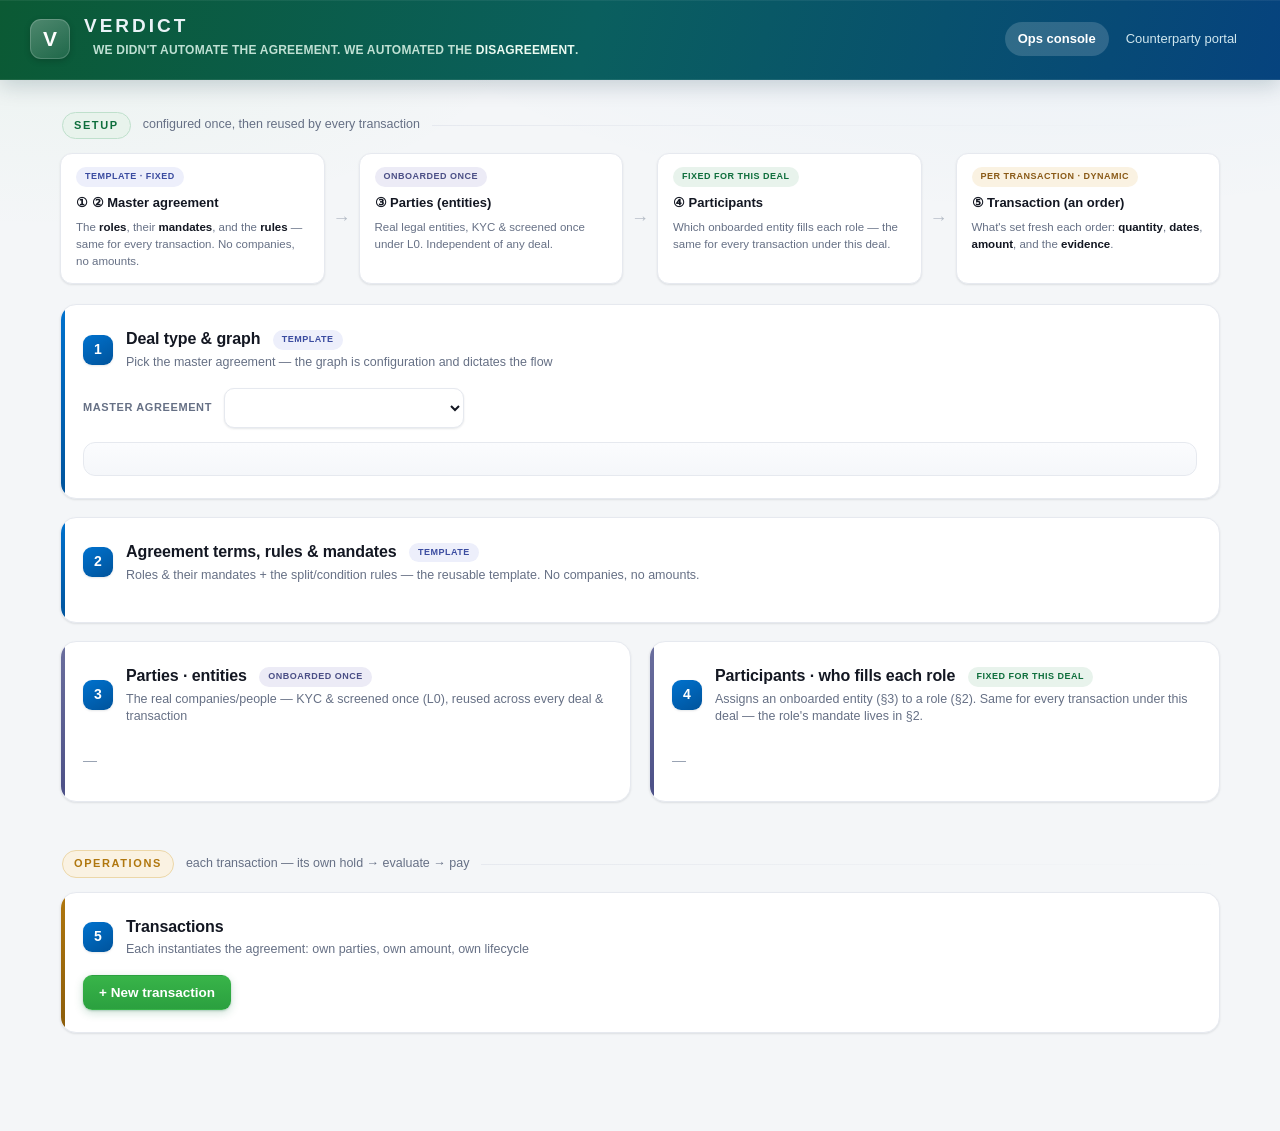
==== commit b40a8b93: "fixed ui components" ====
--- a/src/main/resources/static/index.html
+++ b/src/main/resources/static/index.html
@@ -12,7 +12,7 @@
       <div class="logo">V</div>
       <div>
         <h1>VERDICT</h1>
-        <span class="tag">We didn't automate the agreement. We automated the disagreement.</span>
+        <span class="tag">We didn't automate the agreement. We automated the <b>disagreement</b>.</span>
       </div>
       <nav class="nav">
         <a class="active" href="index.html">Ops console</a>
@@ -77,8 +77,23 @@
       <div class="sec"><span class="secnum">5</span><div><div class="sect">Transactions</div>
         <div class="secsub">Each instantiates the agreement: own parties, own amount, own lifecycle</div></div></div>
       <div class="txn-bar">
-        <button class="primary" onclick="newTransaction()">+ New transaction</button>
+        <button class="primary" onclick="openNewOrder()">+ New transaction</button>
         <div id="txnChips" class="txn-chips"></div>
+      </div>
+
+      <div id="orderForm" class="order-form" hidden>
+        <div class="of-head">
+          <div><div class="of-title" id="ofTitle">New order</div>
+            <div class="of-sub">Fill the order terms — or click <b>Fill for demo</b>. These values drive the examination, not just the display.</div></div>
+          <button class="ghost of-demo" onclick="fillDemo()">✨ Fill for demo</button>
+        </div>
+        <div id="ofFields" class="of-grid"></div>
+        <div class="of-actions">
+          <button class="primary" onclick="submitNewOrder()">Create transaction</button>
+          <button class="ghost" onclick="cancelNewOrder()">Cancel</button>
+          <span class="hint" id="ofError"></span>
+        </div>
+        <p class="trigger">Opened from the buyer's purchase order / the developer's milestone claim over API or EDI — the operator only reviews and confirms.</p>
       </div>
     </section>
 
--- a/src/main/resources/static/styles.css
+++ b/src/main/resources/static/styles.css
@@ -1,322 +1,493 @@
+/* =====================================================================
+   Verdict — design system
+   "Financial clarity": SCB green + blue spine, three harmonized plane
+   hues (Decision / Money / Evidence), disciplined neutrals, quiet motion.
+   Every class the two screens use is styled here; names are preserved.
+   ===================================================================== */
+
 :root {
-  /* Standard Chartered brand — green + blue duo (approximate; swap for exact SCB brand tokens).
-     White and grey are the additional/neutral palette. */
-  --sc-green: #38B449;      /* SC green */
-  --sc-green-deep: #0E6E3C; /* header / primary */
-  --sc-blue: #0072CE;       /* SC blue */
+  /* --- Standard Chartered brand --- */
+  --sc-green: #38B449;
+  --sc-green-deep: #0E6E3C;
+  --sc-blue: #0072CE;
   --sc-blue-deep: #00539B;
 
-  /* semantic aliases mapped onto the brand */
+  /* --- three planes, harmonized --- */
+  --dec: #0E6E3C;        /* decision  — green  */
+  --dec-soft: #e8f3ec;
+  --dec-line: #bfe0cc;
+  --mon: #B0770E;        /* money     — gold   */
+  --mon-soft: #faf2e2;
+  --mon-line: #ecd7a8;
+  --evi: #3B4CA0;        /* evidence  — indigo */
+  --evi-soft: #edeffb;
+  --evi-line: #cdd3f0;
+
+  /* semantic aliases */
   --green: var(--sc-green);
   --green-dark: var(--sc-green-deep);
   --blue: var(--sc-blue);
-  --amber: #b5651d;
-  --orange: #c2410c;
-  --red: #9b1c1c;
-
-  /* neutrals — white + greys */
-  --ink: #1f2430;
-  --muted: #626b78;
-  --line: #e3e6ec;
-  --bg: #f5f6f8;
+  --amber: var(--mon);
+  --orange: #C2410C;
+  --red: #B42318;
+
+  /* --- neutrals --- */
+  --ink: #131722;
+  --ink-2: #3a4353;
+  --muted: #667085;
+  --faint: #98a2b3;
+  --line: #e6e9ef;
+  --line-soft: #eef1f5;
+  --bg: #f4f6f8;
+  --bg-2: #eef1f4;
   --card: #ffffff;
-  --shadow: 0 1px 3px rgba(16,30,54,0.08), 0 1px 2px rgba(16,30,54,0.04);
+  --card-2: #fafbfc;
+
+  /* --- elevation --- */
+  --sh-sm: 0 1px 2px rgba(16,30,54,.06), 0 1px 3px rgba(16,30,54,.05);
+  --sh-md: 0 2px 4px rgba(16,30,54,.05), 0 6px 16px rgba(16,30,54,.07);
+  --sh-lg: 0 8px 24px rgba(16,30,54,.10), 0 2px 6px rgba(16,30,54,.06);
+
+  --r-sm: 8px;
+  --r-md: 12px;
+  --r-lg: 16px;
+
+  --font: "SF Pro Text", -apple-system, BlinkMacSystemFont, "Segoe UI", Roboto, Helvetica, Arial, sans-serif;
+  --font-display: "SF Pro Display", -apple-system, BlinkMacSystemFont, "Segoe UI", Roboto, sans-serif;
+  --mono: ui-monospace, "SF Mono", "JetBrains Mono", Menlo, Consolas, monospace;
 }
 
 * { box-sizing: border-box; }
+
+html { -webkit-font-smoothing: antialiased; text-rendering: optimizeLegibility; }
+
 body {
   margin: 0;
-  font: 14px/1.5 -apple-system, BlinkMacSystemFont, "Segoe UI", Roboto, Helvetica, Arial, sans-serif;
+  font: 400 14px/1.55 var(--font);
   color: var(--ink);
-  background: var(--bg);
-}
-code, .mono { font-family: ui-monospace, "SF Mono", Menlo, Consolas, monospace; }
-
+  background:
+    radial-gradient(1200px 480px at 82% -8%, rgba(0,114,206,.05), transparent 60%),
+    radial-gradient(900px 420px at 4% 0%, rgba(56,180,73,.05), transparent 55%),
+    var(--bg);
+  background-attachment: fixed;
+}
+code, .mono { font-family: var(--mono); }
+h1, h2, h3 { font-family: var(--font-display); }
+
+/* ============================ motion ============================ */
+@keyframes fadeUp { from { opacity: 0; transform: translateY(8px); } to { opacity: 1; transform: none; } }
+@keyframes barGrow { from { transform: scaleX(0); } to { transform: scaleX(1); } }
+@keyframes stampIn {
+  0% { opacity: 0; transform: scale(1.18) rotate(-1.2deg); }
+  60% { opacity: 1; transform: scale(.97) rotate(.3deg); }
+  100% { opacity: 1; transform: none; }
+}
+@keyframes pulseRing {
+  0% { box-shadow: 0 0 0 0 rgba(56,180,73,.35); }
+  70% { box-shadow: 0 0 0 8px rgba(56,180,73,0); }
+  100% { box-shadow: 0 0 0 0 rgba(56,180,73,0); }
+}
+@media (prefers-reduced-motion: reduce) {
+  * { animation: none !important; transition: none !important; }
+}
+
+/* ============================ header ============================ */
 header.top {
-  /* SCB green-to-blue, evoking the two-tone brandmark */
-  background: linear-gradient(100deg, var(--sc-green-deep) 0%, #0a5f5e 48%, var(--sc-blue-deep) 100%);
-  color: #eef4f8;
-  padding: 18px 28px;
-}
-header.top .brand { display: flex; align-items: center; gap: 14px; }
-header.top .logo { width: 38px; height: 38px; border-radius: 10px; background: rgba(255,255,255,0.16);
-  display: grid; place-items: center; font-weight: 800; font-size: 20px; color: #fff; }
-header.top h1 { margin: 0; font-size: 20px; letter-spacing: 1px; line-height: 1.1; }
-header.top .tag { color: #cfe3ea; font-style: italic; font-size: 12.5px; }
-header.top .nav a.active { color: #fff; font-weight: 600; }
-header.top .nav { margin-left: auto; }
-header.top .nav a { color: #d6e6ee; text-decoration: none; font-size: 13px; margin-left: 16px; }
-header.top .nav a:hover { color: #fff; text-decoration: underline; }
-.nav-badge { background: #c2410c; color: #fff; border-radius: 999px; padding: 1px 7px; font-size: 10.5px;
-  font-weight: 700; margin-left: 4px; vertical-align: middle; }
+  position: sticky; top: 0; z-index: 40;
+  background: linear-gradient(105deg, #0b5a34 0%, #0a5f5e 46%, #06437e 100%);
+  color: #eaf3f7;
+  padding: 16px 30px;
+  box-shadow: 0 1px 0 rgba(255,255,255,.06) inset, 0 6px 20px rgba(6,42,60,.18);
+  border-bottom: 1px solid rgba(255,255,255,.08);
+}
+header.top .brand { display: flex; align-items: center; gap: 14px; max-width: 1220px; margin: 0 auto; }
+header.top .logo {
+  width: 40px; height: 40px; border-radius: 11px;
+  background: linear-gradient(150deg, rgba(255,255,255,.28), rgba(255,255,255,.08));
+  display: grid; place-items: center; font-family: var(--font-display);
+  font-weight: 800; font-size: 21px; color: #fff;
+  box-shadow: 0 2px 6px rgba(0,0,0,.18), 0 0 0 1px rgba(255,255,255,.18) inset;
+}
+header.top h1 { margin: 0; font-size: 19px; letter-spacing: 3px; line-height: 1.05; font-weight: 700; }
+header.top .tag { color: #bfe0d3; font-size: 12px; letter-spacing: .2px; display: block; margin-top: 2px; }
+header.top .tag em, header.top .tag b { color: #eafaf0; font-style: normal; font-weight: 600; }
+header.top .nav { margin-left: auto; display: flex; align-items: center; gap: 4px; }
+header.top .nav a {
+  color: #cfe6ee; text-decoration: none; font-size: 13px; font-weight: 500;
+  padding: 7px 13px; border-radius: 999px; transition: background .15s, color .15s;
+}
+header.top .nav a:hover { color: #fff; background: rgba(255,255,255,.10); }
+header.top .nav a.active { color: #fff; font-weight: 600; background: rgba(255,255,255,.16); }
+.nav-badge { background: var(--orange); color: #fff; border-radius: 999px; padding: 1px 7px;
+  font-size: 10.5px; font-weight: 700; margin-left: 5px; vertical-align: middle; }
 
 .deal-chips { display: flex; flex-wrap: wrap; gap: 8px; margin-top: 12px; }
-.chip {
-  background: rgba(255,255,255,0.12); color: #eef4f0;
-  padding: 4px 10px; border-radius: 999px; font-size: 12px;
-}
+.chip { background: rgba(255,255,255,.12); color: #eef4f0; padding: 4px 10px; border-radius: 999px; font-size: 12px; }
 .chip b { font-weight: 600; }
 
-main { padding: 24px 28px 70px; max-width: 1180px; margin: 0 auto; }
-
-/* band group labels (Setup / Operations) */
-.band-label { display: flex; align-items: baseline; gap: 10px; margin: 26px 2px 12px; }
-.band-label:first-child { margin-top: 6px; }
-.band-label span { font-size: 12px; font-weight: 800; letter-spacing: 1.2px; text-transform: uppercase;
-  color: var(--sc-green-deep); }
-.band-label.op span { color: var(--amber); }
-.band-label i { color: var(--muted); font-size: 12.5px; }
-.band-label::after { content: ''; flex: 1; height: 1px; background: var(--line); }
-
-.two-up { display: grid; grid-template-columns: 1fr 1fr; gap: 16px; align-items: start; }
-@media (max-width: 860px) { .two-up { grid-template-columns: 1fr; } }
+main { padding: 24px 30px 80px; max-width: 1220px; margin: 0 auto; }
+
+/* ======================= band group labels ======================= */
+.band-label { display: flex; align-items: center; gap: 12px; margin: 30px 2px 14px; }
+.band-label:first-child { margin-top: 8px; }
+.band-label span {
+  font-size: 11px; font-weight: 800; letter-spacing: 1.6px; text-transform: uppercase;
+  color: var(--dec); background: var(--dec-soft); padding: 4px 11px; border-radius: 999px;
+  border: 1px solid var(--dec-line);
+}
+.band-label.op span { color: var(--mon); background: var(--mon-soft); border-color: var(--mon-line); }
+.band-label i { color: var(--muted); font-size: 12.5px; font-style: normal; }
+.band-label::after { content: ''; flex: 1; height: 1px;
+  background: linear-gradient(90deg, var(--line), transparent); }
+
+/* ============================ layout ============================ */
+.two-up { display: grid; grid-template-columns: 1fr 1fr; gap: 18px; align-items: start; }
+@media (max-width: 900px) { .two-up { grid-template-columns: 1fr; } }
+.grid { display: grid; grid-template-columns: 1.12fr 0.88fr; gap: 20px; align-items: start; }
+@media (max-width: 960px) { .grid { grid-template-columns: 1fr; } }
+.two-col { display: grid; grid-template-columns: 1fr 1fr; gap: 20px; }
+@media (max-width: 800px) { .two-col { grid-template-columns: 1fr; } }
+
+/* ============================ cards ============================ */
+.card {
+  background: var(--card); border: 1px solid var(--line); border-radius: var(--r-lg);
+  box-shadow: var(--sh-sm); padding: 22px 22px; margin-bottom: 18px;
+  position: relative; overflow: hidden;
+  animation: fadeUp .4s ease both;
+  transition: box-shadow .2s ease, border-color .2s ease;
+}
+.card:hover { box-shadow: var(--sh-md); }
+.card[class*="accent-"]::before { content: ''; position: absolute; left: 0; top: 0; bottom: 0; width: 4px; }
+.card.accent-cfg::before      { background: linear-gradient(var(--sc-blue), var(--sc-blue-deep)); }
+.card.accent-l0::before       { background: linear-gradient(#6b6f9e, #4b4f86); }
+.card.accent-op::before       { background: linear-gradient(var(--mon), #8a5c0a); }
+.card.accent-money::before    { background: linear-gradient(var(--mon), #8a5c0a); }
+.card.accent-decision::before { background: linear-gradient(var(--sc-green), var(--sc-green-deep)); }
+.card.accent-evidence::before { background: linear-gradient(var(--evi), #2c3a86); }
+
+.card h2 { margin: 0 0 12px; font-size: 13px; text-transform: uppercase; letter-spacing: .7px; color: var(--muted); }
+.card h2 .sub, .sect .sub { text-transform: none; letter-spacing: 0; color: var(--muted); font-weight: 400; font-size: 12px; }
+.card h3 { margin: 16px 0 8px; font-size: 12.5px; font-weight: 700; letter-spacing: .2px; color: var(--ink-2);
+  text-transform: uppercase; }
+.card h3 .sub { text-transform: none; letter-spacing: 0; color: var(--faint); font-weight: 400; font-size: 12px; }
 
 /* section header inside a card */
-.sec { display: flex; align-items: center; gap: 12px; margin-bottom: 14px; }
-.secnum, .secbadge { flex: none; width: 28px; height: 28px; border-radius: 8px; display: grid; place-items: center;
-  font-weight: 800; font-size: 14px; color: #fff; background: var(--sc-blue); }
-.secbadge { border-radius: 50%; background: #97a29b; }
-.secbadge.money { background: var(--amber); } .secbadge.decision { background: var(--sc-green); }
-.secbadge.evidence { background: var(--blue); }
-.sect { font-size: 15px; font-weight: 700; color: var(--ink); }
-.secsub { font-size: 12.5px; color: var(--muted); margin-top: 1px; }
+.sec { display: flex; align-items: center; gap: 13px; margin-bottom: 16px; }
+.secnum, .secbadge {
+  flex: none; width: 30px; height: 30px; border-radius: 9px; display: grid; place-items: center;
+  font-family: var(--font-display); font-weight: 800; font-size: 14px; color: #fff;
+  background: linear-gradient(150deg, var(--sc-blue), var(--sc-blue-deep));
+  box-shadow: var(--sh-sm);
+}
+.secbadge { border-radius: 50%; background: linear-gradient(150deg, #a7b0bd, #808b9a); font-size: 13px; }
+.secbadge.money    { background: linear-gradient(150deg, #d0961f, #8a5c0a); }
+.secbadge.decision { background: linear-gradient(150deg, var(--sc-green), var(--sc-green-deep)); }
+.secbadge.evidence { background: linear-gradient(150deg, #5566bd, #2c3a86); }
+.sect { font-size: 16px; font-weight: 700; letter-spacing: -.1px; color: var(--ink); }
+.secsub { font-size: 12.5px; color: var(--muted); margin-top: 2px; line-height: 1.4; }
+
+/* ============================ buttons ============================ */
+button {
+  font: 500 13.5px var(--font); cursor: pointer; border: 1px solid var(--line);
+  background: var(--card); color: var(--ink); padding: 9px 15px;
+  border-radius: 9px; box-shadow: var(--sh-sm);
+  transition: transform .06s ease, box-shadow .15s ease, border-color .15s, background .15s;
+}
+button:hover { border-color: #cfd6de; box-shadow: var(--sh-md); }
+button:active { transform: translateY(1px); }
+button.primary {
+  background: linear-gradient(180deg, var(--sc-green), #2ba03f); color: #fff;
+  border-color: transparent; font-weight: 600;
+  box-shadow: 0 1px 2px rgba(14,110,60,.25), 0 3px 10px rgba(14,110,60,.20);
+}
+button.primary:hover { background: linear-gradient(180deg, #33ab44, var(--sc-green-deep)); box-shadow: 0 2px 4px rgba(14,110,60,.28), 0 6px 16px rgba(14,110,60,.24); }
+button.ghost { background: transparent; box-shadow: none; border-color: var(--line); color: var(--ink-2); }
+button.ghost:hover { background: var(--card-2); }
+button:disabled { opacity: .42; cursor: not-allowed; box-shadow: none; transform: none; }
+button:disabled:hover { border-color: var(--line); }
 
 .toolbar { display: flex; flex-wrap: wrap; gap: 10px; align-items: center; margin-bottom: 20px; }
-.toolbar .label { color: var(--muted); font-size: 12px; text-transform: uppercase; letter-spacing: 0.6px; margin-right: 4px; }
-button {
-  font: inherit; cursor: pointer; border: 1px solid var(--line);
-  background: var(--card); color: var(--ink); padding: 8px 14px;
-  border-radius: 8px; box-shadow: var(--shadow); transition: transform .05s ease;
-}
-button:hover { border-color: var(--green); }
-button:active { transform: translateY(1px); }
-button.primary { background: var(--green); color: #fff; border-color: var(--green); }
-button.primary:hover { background: var(--sc-green-deep); }
-button.ghost { background: transparent; box-shadow: none; }
-button:disabled { opacity: .45; cursor: not-allowed; }
-
-.grid { display: grid; grid-template-columns: 1.1fr 0.9fr; gap: 18px; align-items: start; }
-@media (max-width: 900px) { .grid { grid-template-columns: 1fr; } }
-
-.card {
-  background: var(--card); border: 1px solid var(--line); border-radius: 14px;
-  box-shadow: var(--shadow); padding: 20px; margin-bottom: 16px; position: relative; overflow: hidden;
-}
-/* category accent bar on the left edge */
-.card[class*="accent-"]::before { content: ''; position: absolute; left: 0; top: 0; bottom: 0; width: 4px; }
-.card.accent-cfg::before { background: var(--sc-blue); }
-.card.accent-l0::before { background: #6b6f9e; }
-.card.accent-op::before { background: var(--amber); }
-.card.accent-money::before { background: var(--amber); }
-.card.accent-decision::before { background: var(--sc-green); }
-.card.accent-evidence::before { background: var(--blue); }
-.card h2 { margin: 0 0 12px; font-size: 13px; text-transform: uppercase; letter-spacing: 0.7px; color: var(--muted); }
-.card h2 .sub, .sect .sub { text-transform: none; letter-spacing: 0; color: var(--muted); font-weight: 400; font-size: 12px; }
-.card h3 { margin: 4px 0 8px; font-size: 13px; color: var(--ink); }
-
-.outcome { display: flex; align-items: center; gap: 14px; margin-bottom: 14px; }
+.toolbar .label { color: var(--muted); font-size: 12px; text-transform: uppercase; letter-spacing: .6px; margin-right: 4px; }
+
+/* ============================ tables ============================ */
+table { width: 100%; border-collapse: collapse; font-size: 13px; }
+th, td { text-align: left; padding: 9px 8px; border-bottom: 1px solid var(--line-soft); }
+tbody tr:last-child td { border-bottom: none; }
+tbody tr { transition: background .12s; }
+tbody tr:hover { background: var(--card-2); }
+th { font-size: 10.5px; text-transform: uppercase; letter-spacing: .6px; color: var(--faint); font-weight: 700; }
+td.num, th.num { text-align: right; font-variant-numeric: tabular-nums; }
+td.mono { font-family: var(--mono); font-size: 12px; color: var(--ink-2); }
+
+/* ============================ verdict / outcome ============================ */
+.outcome { display: flex; align-items: center; gap: 18px; margin-bottom: 16px; flex-wrap: wrap; }
 .badge {
-  display: inline-block; padding: 6px 14px; border-radius: 8px; color: #fff;
-  font-weight: 700; font-size: 15px; letter-spacing: 0.3px;
-}
-.badge-RELEASE { background: var(--green); }
-.badge-PARTIAL_RELEASE { background: var(--amber); }
-.badge-HOLD_PENDING_APPROVAL { background: var(--orange); }
-.badge-HOLD { background: var(--red); }
-.badge-idle { background: #97a29b; }
-
-.amounts { display: flex; gap: 22px; }
-.amounts .amt .n { font-size: 20px; font-weight: 700; }
-.amounts .amt .l { font-size: 11px; color: var(--muted); text-transform: uppercase; letter-spacing: 0.5px; }
-
-table { width: 100%; border-collapse: collapse; font-size: 13px; }
-th, td { text-align: left; padding: 7px 8px; border-bottom: 1px solid var(--line); }
-th { font-size: 11px; text-transform: uppercase; letter-spacing: 0.5px; color: var(--muted); font-weight: 600; }
-td.num, th.num { text-align: right; font-variant-numeric: tabular-nums; }
-
-.tiles { display: grid; grid-template-columns: repeat(2, 1fr); gap: 10px; margin-bottom: 12px; }
-.tile { background: #f7faf8; border: 1px solid var(--line); border-radius: 8px; padding: 10px 12px; }
-.tile .n { font-size: 17px; font-weight: 700; font-variant-numeric: tabular-nums; }
-.tile .l { font-size: 11px; color: var(--muted); text-transform: uppercase; letter-spacing: 0.5px; }
-
-.recon { display: flex; align-items: center; gap: 10px; margin-top: 10px; padding: 8px 12px; border-radius: 8px; background: #f0f7f2; }
-.recon .dot { width: 10px; height: 10px; border-radius: 50%; background: var(--green); }
-.recon.drift { background: #fdecec; }
-.recon.drift .dot { background: var(--red); }
-
-.pill { display: inline-block; padding: 2px 8px; border-radius: 999px; font-size: 11px; font-weight: 600; }
-.pill.MET { background: #e3f2ea; color: var(--green); }
+  display: inline-flex; align-items: center; gap: 8px; padding: 9px 18px; border-radius: 10px; color: #fff;
+  font-family: var(--font-display); font-weight: 800; font-size: 17px; letter-spacing: .4px;
+  animation: stampIn .5s cubic-bezier(.2,.9,.3,1.2) both;
+  box-shadow: var(--sh-md);
+}
+.badge::before { content: ''; width: 9px; height: 9px; border-radius: 50%; background: rgba(255,255,255,.9); }
+.badge-RELEASE { background: linear-gradient(150deg, #34ac45, var(--sc-green-deep)); }
+.badge-PARTIAL_RELEASE { background: linear-gradient(150deg, #cd8f1c, #8a5c0a); }
+.badge-HOLD_PENDING_APPROVAL { background: linear-gradient(150deg, #e0631f, #9a3412); }
+.badge-HOLD { background: linear-gradient(150deg, #cf3b32, #8f1a13); }
+.badge-idle { background: linear-gradient(150deg, #a7b0bd, #808b9a); }
+
+.verdict-meaning { font-size: 13.5px; color: var(--ink-2); line-height: 1.5; margin: -6px 0 16px;
+  padding-left: 2px; max-width: 62ch; animation: fadeUp .5s .1s ease both; }
+
+.amounts { display: flex; gap: 26px; }
+.amounts .amt .n { font-family: var(--font-display); font-size: 24px; font-weight: 800; letter-spacing: -.4px;
+  font-variant-numeric: tabular-nums; color: var(--ink); }
+.amounts .amt .l { font-size: 10.5px; color: var(--muted); text-transform: uppercase; letter-spacing: .6px; margin-top: 2px; }
+
+/* ============================ tiles ============================ */
+.tiles { display: grid; grid-template-columns: repeat(2, 1fr); gap: 12px; margin-bottom: 12px; }
+.tile { background: var(--card-2); border: 1px solid var(--line); border-radius: var(--r-md); padding: 12px 14px; }
+.tile .n { font-family: var(--font-display); font-size: 18px; font-weight: 800; letter-spacing: -.3px;
+  font-variant-numeric: tabular-nums; color: var(--ink); }
+.tile .l { font-size: 10.5px; color: var(--muted); text-transform: uppercase; letter-spacing: .5px; margin-top: 3px; }
+.tile.hero { background: linear-gradient(135deg, var(--dec-soft), var(--evi-soft)); border-color: var(--dec-line); }
+.tile.hero .n { color: var(--sc-green-deep); }
+
+/* ============================ reconciliation ============================ */
+.recon { display: flex; align-items: center; gap: 10px; margin-top: 10px; padding: 10px 14px;
+  border-radius: var(--r-md); background: var(--dec-soft); border: 1px solid var(--dec-line);
+  font-size: 12.5px; animation: fadeUp .4s ease both; }
+.recon b { color: var(--sc-green-deep); letter-spacing: .3px; }
+.recon .dot { width: 9px; height: 9px; border-radius: 50%; background: var(--sc-green);
+  animation: pulseRing 2s ease-out infinite; flex: none; }
+.recon .d { color: var(--muted); }
+.recon.drift { background: #fdecec; border-color: #f3c9c6; }
+.recon.drift b { color: var(--red); }
+.recon.drift .dot { background: var(--red); animation: none; }
+
+/* ============================ pills ============================ */
+.pill { display: inline-block; padding: 3px 9px; border-radius: 999px; font-size: 11px; font-weight: 700; letter-spacing: .2px; }
+.pill.MET { background: var(--dec-soft); color: var(--sc-green-deep); }
 .pill.NOT_MET { background: #fdecec; color: var(--red); }
-.pill.INDETERMINATE { background: #fdf3e0; color: var(--amber); }
-.pill.grade { background: #eef0f6; color: var(--blue); }
-
-.notice { background: #0c2230; color: #d6e6ef; padding: 14px; border-radius: 8px; white-space: pre-wrap; font-size: 12.5px; line-height: 1.55; overflow-x: auto; }
-
-.steps { list-style: none; padding: 0; margin: 0; }
-.steps li { display: flex; align-items: baseline; gap: 10px; padding: 8px 0; border-bottom: 1px solid var(--line); }
-.steps li .r { font-weight: 700; }
-.steps li .r.Admitted, .steps li .r.RELEASE { color: var(--green); }
-.steps li .r.RequiresCountersignature { color: var(--amber); }
+.pill.INDETERMINATE { background: var(--mon-soft); color: var(--mon); }
+.pill.grade { background: var(--evi-soft); color: var(--evi); }
+.pill.live { background: var(--dec-soft); color: var(--sc-green-deep); }
+.pill.live-off { background: var(--mon-soft); color: var(--mon); }
+.pill.fixture { background: var(--evi-soft); color: var(--evi); }
+.ext-group { margin-left: auto; display: flex; gap: 8px; align-items: center; }
+
+/* ============================ findings notice ============================ */
+.notice {
+  background: linear-gradient(180deg, #0d2531, #0a1c26); color: #cfe3ef;
+  padding: 16px 18px; border-radius: var(--r-md); white-space: pre-wrap;
+  font-family: var(--mono); font-size: 12px; line-height: 1.6; overflow-x: auto;
+  border: 1px solid rgba(255,255,255,.06); box-shadow: inset 0 1px 0 rgba(255,255,255,.04);
+}
+
+/* ============================ authority steps ============================ */
+.steps { list-style: none; padding: 0; margin: 10px 0 0; }
+.steps li { display: flex; align-items: baseline; gap: 10px; padding: 9px 0; border-bottom: 1px solid var(--line-soft); }
+.steps li:last-child { border-bottom: none; }
+.steps li .r { font-weight: 700; font-size: 12px; }
+.steps li .r.Admitted, .steps li .r.RELEASE { color: var(--sc-green-deep); }
+.steps li .r.RequiresCountersignature { color: var(--mon); }
 .steps li .d { color: var(--muted); font-size: 12.5px; }
 
+/* ============================ hints / triggers ============================ */
+.hint { color: var(--muted); font-size: 12.5px; line-height: 1.5; margin: 8px 0 0; }
+.trigger {
+  color: var(--evi); font-size: 12px; margin: 10px 0 0; padding: 9px 12px 9px 34px;
+  background: var(--evi-soft); border-left: 3px solid var(--evi); border-radius: 0 8px 8px 0; line-height: 1.5;
+  position: relative;
+}
+.trigger::before { content: '⚡'; position: absolute; left: 12px; top: 8px; font-size: 13px; }
+.empty { color: var(--faint); font-style: italic; padding: 8px 0; }
+.muted { color: var(--muted); }
+.muted.empty { opacity: .85; }
+ul.mandate { margin: 8px 0 0; padding-left: 18px; font-size: 12.5px; color: var(--ink); }
+ul.mandate li { margin: 3px 0; }
+
+/* ============================ transactions ============================ */
+.txn-bar { display: flex; align-items: center; gap: 14px; flex-wrap: wrap; }
+.txn-chips { display: flex; gap: 10px; flex-wrap: wrap; }
+.txn-chip {
+  display: flex; flex-direction: column; align-items: flex-start; gap: 3px; padding: 9px 14px;
+  border: 1px solid var(--line); border-radius: var(--r-md); background: var(--card); cursor: pointer;
+  box-shadow: var(--sh-sm); transition: transform .06s, box-shadow .15s, border-color .15s;
+}
+.txn-chip:hover { transform: translateY(-1px); box-shadow: var(--sh-md); }
+.txn-chip b { font-family: var(--mono); font-size: 12.5px; }
+.txn-chip.active { border-color: var(--sc-green); box-shadow: 0 0 0 3px rgba(56,180,73,.16), var(--sh-sm); }
+.txn-chip .txn-status { font-size: 10px; color: var(--muted); text-transform: uppercase; letter-spacing: .5px; font-weight: 600; }
+.txn-chip.s-RELEASE .txn-status { color: var(--sc-green-deep); }
+.txn-chip.s-PARTIAL_RELEASE .txn-status { color: var(--mon); }
+.txn-chip.s-HOLD_PENDING_APPROVAL .txn-status { color: var(--orange); }
+.txn-chip.s-HOLD .txn-status { color: var(--red); }
+
+/* ============================ new-order form ============================ */
+.order-form { margin-top: 16px; border: 1px solid var(--mon-line); border-radius: var(--r-md);
+  background: linear-gradient(180deg, #fffdf8, var(--card)); padding: 18px; animation: fadeUp .3s ease both;
+  box-shadow: var(--sh-sm); }
+.of-head { display: flex; align-items: flex-start; gap: 14px; margin-bottom: 16px; }
+.of-title { font-family: var(--font-display); font-size: 16px; font-weight: 800; letter-spacing: -.1px; }
+.of-sub { font-size: 12.5px; color: var(--muted); margin-top: 3px; max-width: 62ch; line-height: 1.5; }
+.of-demo { margin-left: auto; flex: none; border-color: var(--mon-line); color: #8a5c0a; font-weight: 600; background: var(--mon-soft); }
+.of-demo:hover { background: #f6e9cf; }
+.of-grid { display: grid; grid-template-columns: repeat(auto-fit, minmax(230px, 1fr)); gap: 14px; }
+.of-field { display: flex; flex-direction: column; gap: 5px; }
+.of-field label { font-size: 11px; font-weight: 700; text-transform: uppercase; letter-spacing: .5px; color: var(--muted); }
+.of-input { position: relative; display: flex; align-items: center; }
+.of-input input { width: 100%; font: 500 14px var(--font); padding: 10px 12px; border: 1px solid var(--line);
+  border-radius: 9px; background: var(--card); color: var(--ink); box-shadow: var(--sh-sm); transition: border-color .15s, box-shadow .15s; }
+.of-input.has-suffix input { padding-right: 52px; }
+.of-input input:focus { outline: none; border-color: var(--sc-green); box-shadow: 0 0 0 3px rgba(56,180,73,.14); }
+.of-input input::placeholder { color: #b6bdc7; }
+.of-suffix { position: absolute; right: 12px; font-size: 12px; font-weight: 600; color: var(--faint);
+  text-transform: uppercase; letter-spacing: .4px; pointer-events: none; }
+.of-help { font-size: 11.5px; color: var(--faint); line-height: 1.4; }
+.of-actions { display: flex; align-items: center; gap: 12px; margin-top: 16px; flex-wrap: wrap; }
+.of-actions .hint { margin: 0; color: var(--red); font-weight: 600; }
+
+/* ============================ uploader + docs ============================ */
+.uploader { display: flex; gap: 10px; align-items: center; flex-wrap: wrap; margin-bottom: 14px; }
+.uploadbtn { display: inline-block; padding: 9px 15px; border-radius: 9px;
+  background: linear-gradient(180deg, var(--sc-blue), var(--sc-blue-deep)); color: #fff;
+  font-size: 13px; font-weight: 600; cursor: pointer; box-shadow: 0 2px 8px rgba(0,83,155,.22); }
+.uploadbtn:hover { filter: brightness(1.05); }
+.uploadbtn.disabled { opacity: .42; pointer-events: none; }
+.lock-note { background: var(--mon-soft); border: 1px solid var(--mon-line); color: #7a5410; border-radius: var(--r-sm);
+  padding: 9px 13px; font-size: 12.5px; margin-bottom: 10px; }
+select { font: 500 13px var(--font); padding: 9px 12px; border: 1px solid var(--line); border-radius: 9px;
+  background: var(--card); color: var(--ink); box-shadow: var(--sh-sm); transition: border-color .15s; }
+select:hover { border-color: #cfd6de; }
+.doccard { border: 1px solid var(--line); border-radius: var(--r-md); margin-bottom: 10px; overflow: hidden;
+  box-shadow: var(--sh-sm); animation: fadeUp .35s ease both; }
+.doc-h { display: flex; align-items: center; gap: 8px; padding: 9px 13px; background: var(--card-2); border-bottom: 1px solid var(--line-soft); }
+.doctype { font-size: 10px; text-transform: uppercase; letter-spacing: .5px; color: #fff;
+  background: linear-gradient(180deg, var(--sc-blue), var(--sc-blue-deep)); padding: 3px 9px; border-radius: 999px; font-weight: 700; }
+.docname { font-weight: 600; font-size: 13px; }
+.docsize { margin-left: auto; color: var(--faint); font-size: 11px; font-variant-numeric: tabular-nums; }
+.doctext { margin: 0; padding: 13px; font-family: var(--mono); font-size: 11.5px; line-height: 1.55; white-space: pre-wrap;
+  max-height: 150px; overflow-y: auto; color: #46515e; background: var(--card); }
+
+/* ============================ extraction facts ============================ */
+.ext-toolbar { display: flex; align-items: center; gap: 12px; margin-bottom: 12px; flex-wrap: wrap; }
+.fact { margin: 12px 0; animation: fadeUp .35s ease both; }
+.fact-h { display: flex; justify-content: space-between; align-items: baseline; gap: 12px; }
+.fact-name { font-size: 12px; color: var(--muted); }
+.fact-val { font-weight: 700; font-size: 14px; text-align: right; }
+.bar { height: 7px; background: var(--line-soft); border-radius: 999px; overflow: hidden; margin: 6px 0 3px; }
+.bar-fill { height: 100%; border-radius: 999px; transform-origin: left center;
+  animation: barGrow .85s cubic-bezier(.2,.8,.2,1) both; }
+.bar-fill.hi { background: linear-gradient(90deg, var(--sc-green), #2ba03f); }
+.bar-fill.mid { background: linear-gradient(90deg, #d3971e, var(--mon)); }
+.bar-fill.lo { background: linear-gradient(90deg, #d1483f, var(--red)); }
+.fact-meta { font-size: 11px; color: var(--faint); }
+
+/* ============================ deal type & graph ============================ */
+.dealtype-bar { display: flex; align-items: center; gap: 12px; flex-wrap: wrap; margin-bottom: 14px; }
+.dealtype-bar label { font-size: 11px; font-weight: 700; text-transform: uppercase; letter-spacing: .6px; color: var(--muted); }
+.dealtype-bar select { font: 600 14px var(--font-display); padding: 10px 14px; border-radius: 10px; min-width: 240px; }
+.graphwrap { border: 1px solid var(--line); border-radius: var(--r-md); padding: 16px 14px;
+  background: linear-gradient(180deg, #fbfcfe, #f5f7fa); overflow-x: auto; }
+
+/* ============================ stepper ============================ */
+.stepper { display: flex; flex-direction: column; gap: 2px; }
+.step { display: flex; align-items: center; gap: 11px; padding: 8px 11px; border-radius: 9px; font-size: 13px;
+  transition: background .15s; }
+.step .dot { width: 11px; height: 11px; border-radius: 50%; background: #d1d7df; flex: none; transition: background .2s; }
+.step.done { color: var(--sc-green-deep); }
+.step.done .dot { background: var(--sc-green); }
+.step.cur { background: var(--dec-soft); font-weight: 700; color: var(--sc-green-deep); }
+.step.cur .dot { background: var(--sc-green); animation: pulseRing 1.8s ease-out infinite; }
+.step.todo { color: var(--faint); }
+.step.branch { color: var(--orange); }
+.step.branch .dot { background: var(--orange); box-shadow: 0 0 0 3px rgba(194,65,12,.18); }
+
+/* ============================ tree wallet ============================ */
+.tree { font-size: 13px; }
+.tw-root { display: flex; justify-content: space-between; align-items: center; font-weight: 700; padding: 11px 14px;
+  background: linear-gradient(135deg, var(--dec-soft), #e2eff6); border: 1px solid var(--dec-line); border-radius: var(--r-md); }
+.tw-root .num { font-family: var(--font-display); font-size: 15px; font-variant-numeric: tabular-nums; }
+.tw-children { list-style: none; margin: 6px 0 0; padding: 0 0 0 24px; position: relative; }
+.tw-children > li { display: flex; align-items: center; gap: 8px; padding: 9px 12px; margin-top: 7px;
+  border: 1px solid var(--line); border-radius: var(--r-sm); position: relative; background: var(--card);
+  box-shadow: var(--sh-sm); animation: fadeUp .35s ease both; }
+.tw-children > li::before { content: ''; position: absolute; left: -13px; top: 50%; width: 13px; height: 2px; background: #cfd6de; border-radius: 2px; }
+.tw-children::before { content: ''; position: absolute; left: 11px; top: -4px; bottom: 20px; width: 2px; background: #cfd6de; border-radius: 2px; }
+.tw-children > li .num { margin-left: auto; font-variant-numeric: tabular-nums; font-weight: 700; }
+.tw-bucket .tw-tag { font-size: 9.5px; text-transform: uppercase; letter-spacing: .5px; color: #fff;
+  background: linear-gradient(180deg, #cd8f1c, #8a5c0a); border-radius: 999px; padding: 2px 8px; font-weight: 700; }
+.tw-pool { color: var(--muted); }
+.tw-out { display: flex; justify-content: space-between; align-items: center; margin-top: 10px; padding: 10px 14px;
+  border-radius: var(--r-md); background: var(--dec-soft); border: 1px solid var(--dec-line);
+  color: var(--sc-green-deep); font-weight: 700; }
+.tw-out .num { font-family: var(--font-display); font-variant-numeric: tabular-nums; }
+
+/* ============================ setup: four levels ============================ */
+.levels { display: grid; grid-template-columns: 1fr auto 1fr auto 1fr auto 1fr; gap: 8px; align-items: stretch; margin-bottom: 20px; }
+@media (max-width: 940px) { .levels { grid-template-columns: 1fr; } .lvl-arrow { display: none; } }
+.level { background: var(--card); border: 1px solid var(--line); border-radius: var(--r-md); padding: 13px 15px;
+  display: flex; flex-direction: column; gap: 6px; box-shadow: var(--sh-sm); animation: fadeUp .4s ease both; }
+.level b { font-size: 13px; }
+.level span:last-child { font-size: 11.5px; color: var(--muted); line-height: 1.5; }
+.level em { color: var(--ink); font-style: normal; font-weight: 600; }
+.lvl-arrow { align-self: center; color: #b6bdc7; font-size: 18px; font-weight: 700; }
+
+/* scope badges */
+.scope { display: inline-block; font-size: 9px; font-weight: 800; letter-spacing: .5px; text-transform: uppercase;
+  padding: 3px 9px; border-radius: 999px; vertical-align: middle; margin-left: 8px; }
+.level .scope { align-self: flex-start; margin: 0; }
+.scope.tpl { background: var(--evi-soft); color: var(--evi); }
+.scope.l0 { background: #ecebf6; color: #4b4f86; }
+.scope.deal { background: var(--dec-soft); color: var(--sc-green-deep); }
+.scope.txn { background: var(--mon-soft); color: #8a5a17; }
+
+/* ============================ agreement terms ============================ */
+.terms-grid { display: grid; grid-template-columns: repeat(auto-fit, minmax(180px, 1fr)); gap: 11px; }
+.term { border: 1px solid var(--line); border-radius: var(--r-md); padding: 11px 13px; background: var(--card-2); }
+.term-l { font-size: 10.5px; text-transform: uppercase; letter-spacing: .5px; color: var(--muted); }
+.term-v { font-size: 13.5px; font-weight: 600; margin-top: 4px; }
+.cond-row { display: flex; flex-wrap: wrap; gap: 7px; }
+.node-chip { background: var(--evi-soft); color: var(--evi); border-radius: 7px; padding: 4px 10px; font-size: 11.5px;
+  font-family: var(--mono); font-weight: 600; }
+.tag { font-size: 10px; text-transform: uppercase; letter-spacing: .5px; padding: 3px 9px; border-radius: 999px; font-weight: 700; }
+.tag.sev { background: var(--dec-soft); color: var(--sc-green-deep); }
+.tag.whole { background: var(--evi-soft); color: var(--evi); }
+
+/* ============================ parties ============================ */
+.party-grid { display: grid; grid-template-columns: repeat(auto-fit, minmax(240px, 1fr)); gap: 12px; }
+.party-card { display: flex; align-items: center; gap: 13px; border: 1px solid var(--line); border-radius: var(--r-md);
+  padding: 13px; background: var(--card); box-shadow: var(--sh-sm); animation: fadeUp .35s ease both;
+  transition: transform .08s, box-shadow .15s; }
+.party-card:hover { transform: translateY(-1px); box-shadow: var(--sh-md); }
+.avatar { flex: none; width: 42px; height: 42px; border-radius: 50%; display: grid; place-items: center; color: #fff;
+  font-family: var(--font-display); font-weight: 800; font-size: 18px; box-shadow: var(--sh-sm); }
+.avatar.corp { background: linear-gradient(150deg, #4a5a8a, #34406e); }
+.avatar.bank { background: linear-gradient(150deg, var(--sc-green), var(--sc-green-deep)); }
+.avatar.reg  { background: linear-gradient(150deg, #d0961f, #8a5c0a); }
+.avatar.ind  { background: linear-gradient(150deg, #8a6ab8, #6a4a98); }
+.party-body { flex: 1; min-width: 0; }
+.party-name { font-weight: 700; font-size: 13.5px; }
+.party-meta { font-size: 12px; color: var(--muted); margin-top: 2px; }
+.screen { flex: none; font-size: 10px; font-weight: 700; padding: 3px 10px; border-radius: 999px; }
+.screen.ok { background: var(--dec-soft); color: var(--sc-green-deep); }
+
+/* ============================ responsibilities ============================ */
+table.resp td { vertical-align: top; }
+.role-pill { display: inline-block; background: var(--evi-soft); color: var(--evi); border-radius: 999px;
+  padding: 3px 11px; font-size: 11.5px; font-weight: 700; }
+
+/* per-transaction counterparties reference */
+.between { display: flex; align-items: center; gap: 10px; flex-wrap: wrap; margin-bottom: 14px; padding: 12px 14px;
+  background: linear-gradient(135deg, var(--evi-soft), var(--dec-soft)); border: 1px solid var(--line); border-radius: var(--r-md); }
+.p-ent { font-weight: 700; font-size: 13px; }
+.p-role { font-size: 9.5px; text-transform: uppercase; letter-spacing: .4px; color: var(--muted); background: #fff;
+  border: 1px solid var(--line); border-radius: 999px; padding: 2px 8px; }
+.between .arrow { color: var(--sc-blue); font-weight: 800; font-size: 15px; }
+
+/* ============================ legacy graph rows (unused, kept safe) ============================ */
 .graphs { display: grid; gap: 10px; }
 .graph-row { display: flex; align-items: center; gap: 8px; flex-wrap: wrap; padding: 8px 10px; border-radius: 8px; border: 1px solid var(--line); }
-.graph-row.hero { border-color: var(--green); background: #f3f9f5; }
+.graph-row.hero { border-color: var(--sc-green); background: var(--dec-soft); }
 .graph-row .gname { min-width: 180px; font-weight: 600; font-size: 13px; }
-.node-chip { background: #eef0f6; color: var(--blue); border-radius: 6px; padding: 3px 8px; font-size: 11.5px; font-family: ui-monospace, monospace; }
 .graph-row .arrow { color: var(--muted); }
-
-.ext-group { margin-left: auto; display: flex; gap: 8px; align-items: center; }
-.pill.live { background: #e3f2ea; color: var(--green); }
-.pill.live-off { background: #fdf3e0; color: var(--amber); }
-.pill.fixture { background: #eef0f6; color: var(--blue); }
-
-.hint { color: var(--muted); font-size: 12.5px; margin: 6px 0 0; }
-.trigger { color: var(--blue); font-size: 12px; margin: 8px 0 0; padding: 7px 10px; background: #eef2f8;
-  border-left: 3px solid var(--sc-blue); border-radius: 0 6px 6px 0; }
-.empty { color: var(--muted); font-style: italic; padding: 8px 0; }
-
-.card h3 { margin: 4px 0 8px; font-size: 13px; color: var(--ink); }
-.two-col { display: grid; grid-template-columns: 1fr 1fr; gap: 20px; }
-@media (max-width: 800px) { .two-col { grid-template-columns: 1fr; } }
-.muted { color: var(--muted); }
-ul.mandate { margin: 8px 0 0; padding-left: 18px; font-size: 12.5px; color: var(--ink); }
-ul.mandate li { margin: 3px 0; }
-
-/* transactions */
-.txn-bar { display: flex; align-items: center; gap: 12px; flex-wrap: wrap; }
-.txn-chips { display: flex; gap: 8px; flex-wrap: wrap; }
-.txn-chip { display: flex; flex-direction: column; align-items: flex-start; gap: 2px; padding: 6px 12px;
-  border: 1px solid var(--line); border-radius: 10px; background: var(--card); cursor: pointer; }
-.txn-chip.active { border-color: var(--sc-green); box-shadow: 0 0 0 2px rgba(56,180,73,0.18); }
-.txn-chip .txn-status { font-size: 10.5px; color: var(--muted); text-transform: uppercase; letter-spacing: 0.4px; }
-.txn-chip.s-RELEASE .txn-status { color: var(--sc-green); }
-.txn-chip.s-PARTIAL_RELEASE .txn-status { color: var(--amber); }
-.txn-chip.s-HOLD_PENDING_APPROVAL .txn-status { color: var(--orange); }
-.txn-chip.s-HOLD .txn-status { color: var(--red); }
-
-/* uploader + document cards */
-.uploader { display: flex; gap: 10px; align-items: center; flex-wrap: wrap; margin-bottom: 12px; }
-.uploadbtn { display: inline-block; padding: 8px 14px; border-radius: 8px; background: var(--sc-blue); color: #fff;
-  font-size: 13px; cursor: pointer; box-shadow: var(--shadow); }
-.uploadbtn:hover { background: var(--sc-blue-deep); }
-.uploadbtn.disabled { opacity: .45; pointer-events: none; }
-.lock-note { background: #fbf4e6; border: 1px solid #e7d5ad; color: #7a5a17; border-radius: 8px;
-  padding: 8px 12px; font-size: 12.5px; margin-bottom: 10px; }
-select { font: inherit; padding: 8px 10px; border: 1px solid var(--line); border-radius: 8px; background: var(--card); }
-.doccard { border: 1px solid var(--line); border-radius: 10px; margin-bottom: 10px; overflow: hidden; }
-.doc-h { display: flex; align-items: center; gap: 8px; padding: 8px 12px; background: #f2f5f9; border-bottom: 1px solid var(--line); }
-.doctype { font-size: 10.5px; text-transform: uppercase; letter-spacing: 0.4px; color: #fff; background: var(--sc-blue);
-  padding: 2px 8px; border-radius: 999px; }
-.docname { font-weight: 600; font-size: 13px; }
-.docsize { margin-left: auto; color: var(--muted); font-size: 11px; }
-.doctext { margin: 0; padding: 12px; font-size: 12px; line-height: 1.5; white-space: pre-wrap; max-height: 150px;
-  overflow-y: auto; color: #33404c; background: #fbfcfe; }
-
-/* extraction facts + confidence bars */
-.ext-toolbar { display: flex; align-items: center; gap: 12px; margin-bottom: 12px; flex-wrap: wrap; }
-.fact { margin: 10px 0; }
-.fact-h { display: flex; justify-content: space-between; align-items: baseline; }
-.fact-name { font-size: 12.5px; color: var(--muted); }
-.fact-val { font-weight: 700; font-size: 14px; }
-.bar { height: 8px; background: #eef1f5; border-radius: 999px; overflow: hidden; margin: 4px 0 2px; }
-.bar-fill { height: 100%; border-radius: 999px; }
-.bar-fill.hi { background: var(--sc-green); }
-.bar-fill.mid { background: var(--amber); }
-.bar-fill.lo { background: var(--red); }
-.fact-meta { font-size: 11px; color: var(--muted); }
-
-/* deal type & graph */
-.dealtype-bar { display: flex; align-items: center; gap: 14px; flex-wrap: wrap; margin-bottom: 12px; }
-.dealtype-bar label { font-size: 13px; font-weight: 600; }
-.graphwrap { border: 1px solid var(--line); border-radius: 10px; padding: 10px; background: #fbfcfe; overflow-x: auto; }
-
-/* wallet actions */
 .wallet-actions { display: flex; gap: 10px; margin-bottom: 12px; flex-wrap: wrap; }
-
-/* stepper */
-.stepper { display: flex; flex-direction: column; gap: 2px; }
-.step { display: flex; align-items: center; gap: 10px; padding: 7px 10px; border-radius: 8px; font-size: 13px; }
-.step .dot { width: 12px; height: 12px; border-radius: 50%; background: #cfd6de; flex: none; }
-.step.done { color: var(--sc-green-deep); }
-.step.done .dot { background: var(--sc-green); }
-.step.cur { background: #eef7f1; font-weight: 700; color: var(--sc-green-deep); }
-.step.cur .dot { background: var(--sc-green); box-shadow: 0 0 0 3px rgba(56,180,73,0.25); }
-.step.todo { color: var(--muted); }
-.step.branch { color: var(--orange); }
-.step.branch .dot { background: var(--orange); box-shadow: 0 0 0 3px rgba(194,65,12,0.2); }
-.muted.empty, .muted { opacity: .85; }
-
-/* tree wallet */
-.tree { font-size: 13px; }
-.tw-root { display: flex; justify-content: space-between; font-weight: 700; padding: 8px 10px;
-  background: #eef7f1; border: 1px solid #cfe6d8; border-radius: 8px; }
-.tw-children { list-style: none; margin: 0; padding: 0 0 0 22px; position: relative; }
-.tw-children > li { display: flex; align-items: center; gap: 8px; padding: 7px 10px; margin-top: 6px;
-  border: 1px solid var(--line); border-radius: 8px; position: relative; background: #fbfcfe; }
-.tw-children > li::before { content: ''; position: absolute; left: -12px; top: 50%; width: 12px; height: 1px; background: #cfd6de; }
-.tw-children::before { content: ''; position: absolute; left: 10px; top: -6px; bottom: 18px; width: 1px; background: #cfd6de; }
-.tw-children > li .num { margin-left: auto; font-variant-numeric: tabular-nums; font-weight: 600; }
-.tw-bucket .tw-tag { font-size: 10px; text-transform: uppercase; letter-spacing: 0.4px; color: #fff;
-  background: var(--amber); border-radius: 999px; padding: 1px 7px; }
-.tw-pool { color: var(--muted); }
-.tw-out { display: flex; justify-content: space-between; margin-top: 8px; padding: 7px 10px;
-  border-radius: 8px; background: #f3f9f5; color: var(--sc-green-deep); font-weight: 600; }
-
-/* ---------------- redesigned setup components ---------------- */
-.dealtype-bar { display: flex; align-items: center; gap: 12px; flex-wrap: wrap; margin-bottom: 14px; }
-.dealtype-bar label { font-size: 12px; font-weight: 700; text-transform: uppercase; letter-spacing: .5px; color: var(--muted); }
-.dealtype-bar select { font: inherit; padding: 9px 12px; border: 1px solid var(--line); border-radius: 9px;
-  background: var(--card); font-weight: 600; min-width: 220px; }
-
-/* agreement terms as key/value cards */
-.terms-grid { display: grid; grid-template-columns: repeat(auto-fit, minmax(180px, 1fr)); gap: 10px; }
-.term { border: 1px solid var(--line); border-radius: 10px; padding: 10px 12px; background: #fbfcfe; }
-.term-l { font-size: 11px; text-transform: uppercase; letter-spacing: .5px; color: var(--muted); }
-.term-v { font-size: 13.5px; font-weight: 600; margin-top: 3px; }
-.cond-row { display: flex; flex-wrap: wrap; gap: 6px; }
-.tag { font-size: 10.5px; text-transform: uppercase; letter-spacing: .4px; padding: 2px 8px; border-radius: 999px; font-weight: 700; }
-.tag.sev { background: #e3f2ea; color: var(--sc-green-deep); }
-.tag.whole { background: #eef0f6; color: var(--blue); }
-
-/* party onboarding cards */
-.party-grid { display: grid; grid-template-columns: repeat(auto-fit, minmax(230px, 1fr)); gap: 12px; }
-.party-card { display: flex; align-items: center; gap: 12px; border: 1px solid var(--line); border-radius: 12px; padding: 12px; background: var(--card); }
-.avatar { flex: none; width: 40px; height: 40px; border-radius: 50%; display: grid; place-items: center; color: #fff; font-weight: 800; font-size: 17px; }
-.avatar.corp { background: #3a4a7a; } .avatar.bank { background: var(--sc-green-deep); }
-.avatar.reg { background: var(--amber); } .avatar.ind { background: #7a5aa8; }
-.party-body { flex: 1; min-width: 0; }
-.party-name { font-weight: 700; font-size: 13.5px; }
-.party-meta { font-size: 12px; color: var(--muted); margin-top: 1px; }
-.screen { flex: none; font-size: 10.5px; font-weight: 700; padding: 2px 9px; border-radius: 999px; }
-.screen.ok { background: #e3f2ea; color: var(--sc-green-deep); }
-
-/* responsibilities */
-table.resp td { vertical-align: top; }
-.role-pill { display: inline-block; background: #eef2f8; color: var(--sc-blue-deep); border-radius: 999px; padding: 2px 10px; font-size: 11.5px; font-weight: 600; }
-
-.tile.hero { background: linear-gradient(135deg, #f3f9f5, #eef2f8); border-color: #cfe0d7; }
-
-/* ---------------- the four levels explainer ---------------- */
-.levels { display: grid; grid-template-columns: 1fr auto 1fr auto 1fr auto 1fr; gap: 8px; align-items: stretch; margin-bottom: 18px; }
-@media (max-width: 900px) { .levels { grid-template-columns: 1fr; } .lvl-arrow { display: none; } }
-.level { background: var(--card); border: 1px solid var(--line); border-radius: 12px; padding: 12px 14px; display: flex; flex-direction: column; gap: 5px; box-shadow: var(--shadow); }
-.level b { font-size: 13px; }
-.level span:last-child { font-size: 11.5px; color: var(--muted); line-height: 1.45; }
-.level em { color: var(--ink); font-style: normal; font-weight: 600; }
-.lvl-arrow { align-self: center; color: #b6bdc7; font-size: 18px; font-weight: 700; }
-
-/* scope badges */
-.scope { display: inline-block; font-size: 9.5px; font-weight: 800; letter-spacing: .4px; text-transform: uppercase;
-  padding: 2px 8px; border-radius: 999px; vertical-align: middle; margin-left: 6px; }
-.level .scope { align-self: flex-start; margin: 0; }
-.scope.tpl { background: #e6f0fb; color: var(--sc-blue-deep); }
-.scope.l0 { background: #ecebf6; color: #4b4f86; }
-.scope.deal { background: #e3f2ea; color: var(--sc-green-deep); }
-.scope.txn { background: #fbeede; color: #8a5a17; }
-
-/* per-transaction counterparties reference */
-.between { display: flex; align-items: center; gap: 8px; flex-wrap: wrap; margin-bottom: 12px; padding: 10px 12px; background: #f3f6fb; border: 1px solid var(--line); border-radius: 10px; }
-.p-ent { font-weight: 700; font-size: 13px; }
-.p-role { font-size: 10px; text-transform: uppercase; letter-spacing: .3px; color: var(--muted); background: #fff; border: 1px solid var(--line); border-radius: 999px; padding: 1px 7px; }
-.between .arrow { color: var(--sc-blue); font-weight: 800; }
